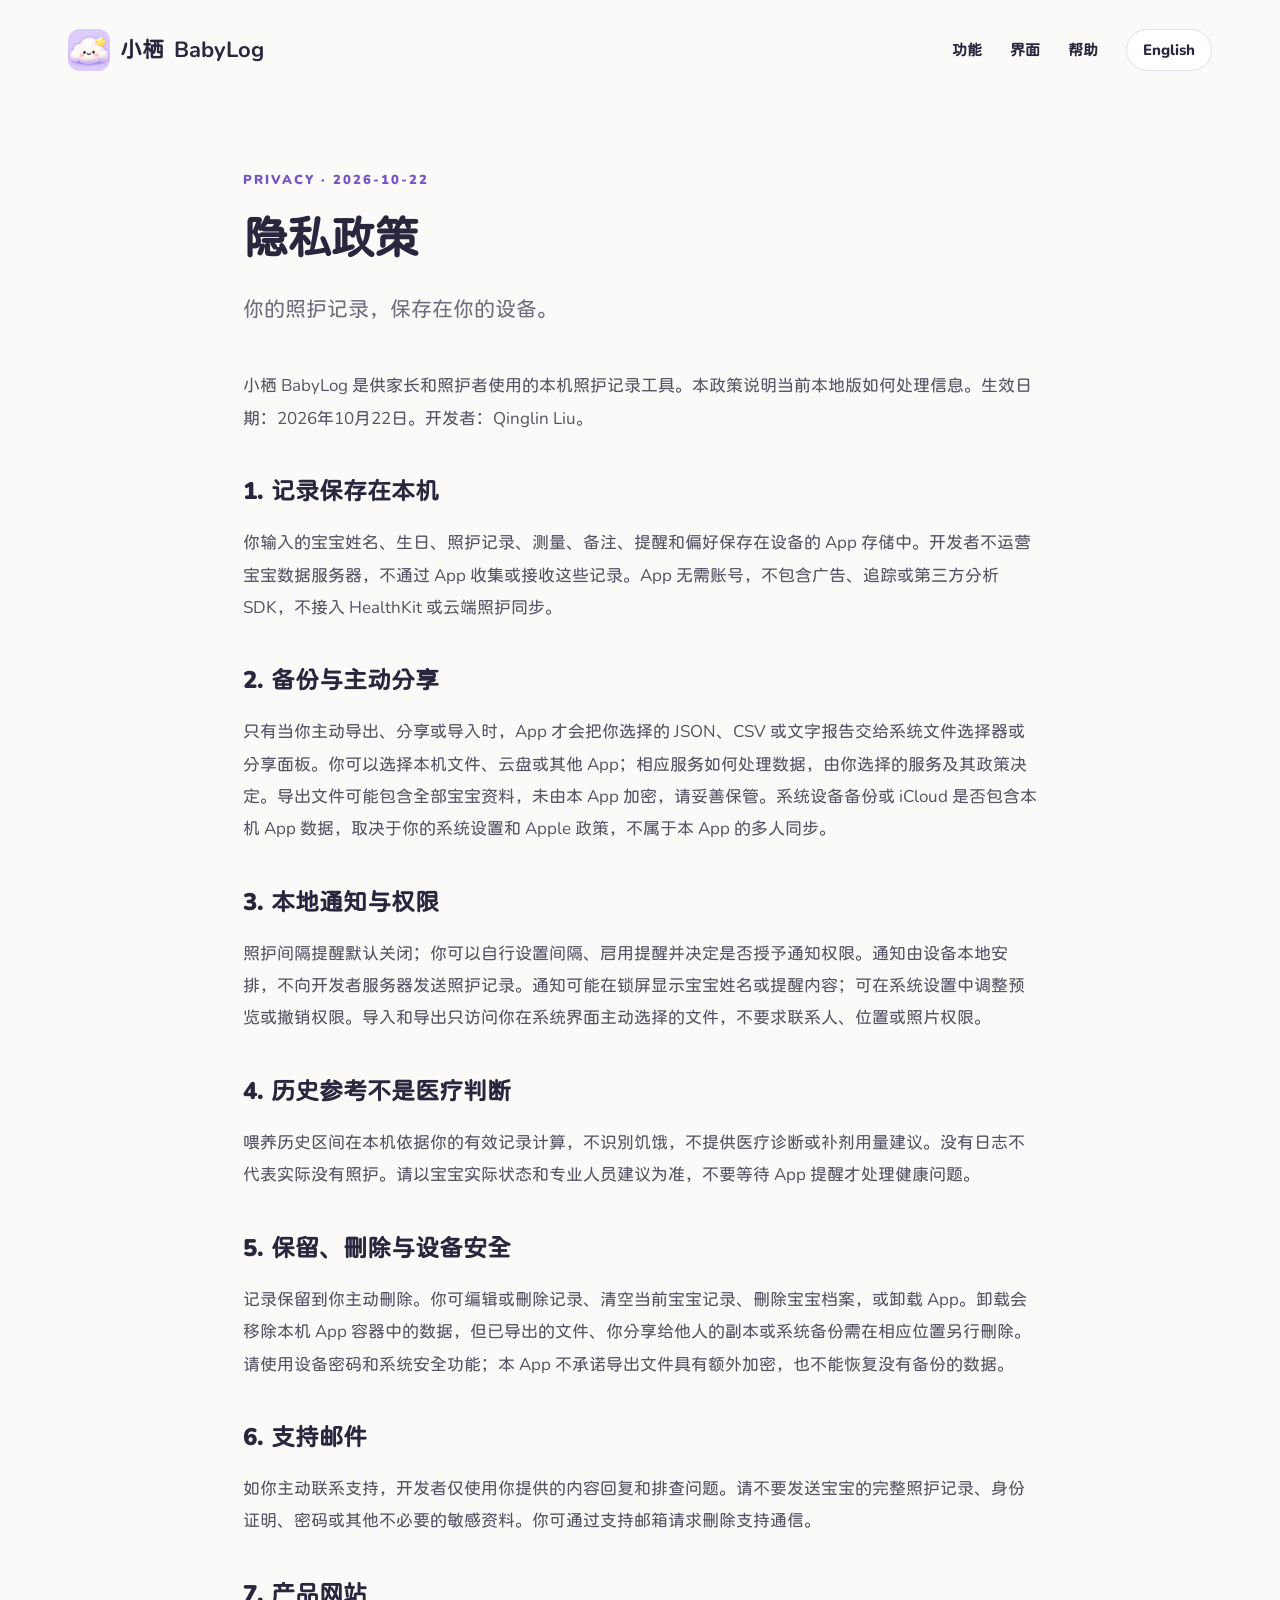
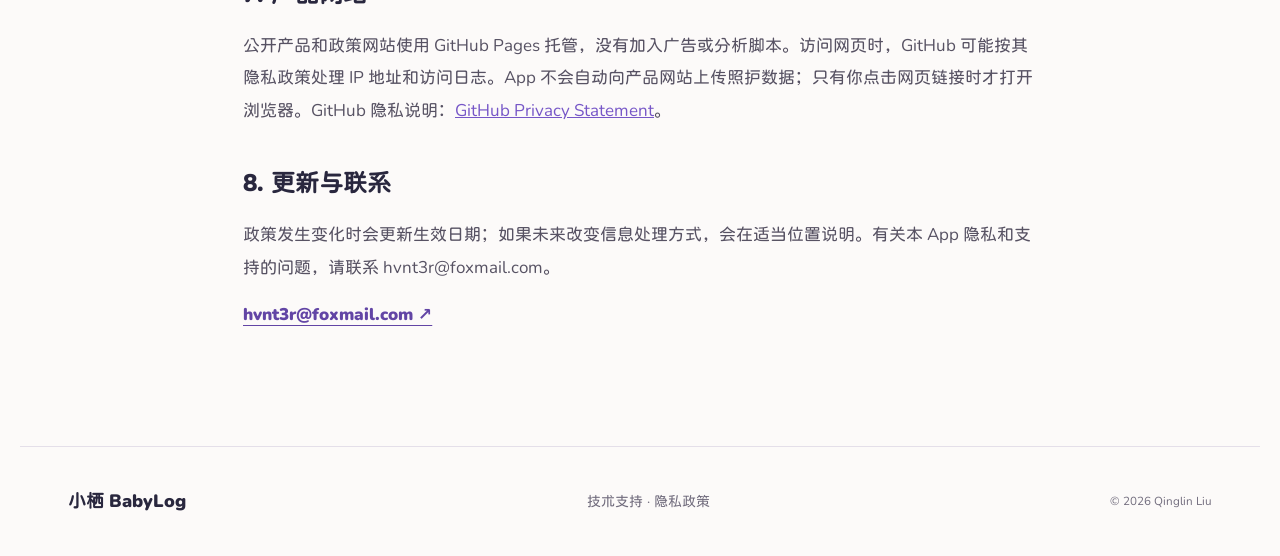
==== privacy.html @ fa0dab2b "Publish BabyLog product, support and bilingual privacy pages" ====
<!doctype html><html lang="zh-Hans"><head><meta charset="utf-8"><meta name="viewport" content="width=device-width,initial-scale=1"><meta name="description" content="小栖 BabyLog 本地版隐私政策。Privacy policy for the local-only BabyLog app."><meta name="theme-color" content="#fcfaf9"><meta property="og:title" content="隐私政策 | BabyLog Privacy"><meta property="og:image" content="https://hvntonight.github.io/babylog-site/assets/hero.png"><title>隐私政策 | BabyLog Privacy</title><link rel="icon" href="assets/icon.png"><link rel="stylesheet" href="style.css"><script src="site.js" defer></script></head><body><a class="skip" href="#main">跳至正文 / Skip to content</a><header class="nav wrap"><a class="brand" href="./index.html"><img src="assets/icon.png" width="42" height="42" alt="">小栖 <b>BabyLog</b></a><nav aria-label="Main"><a data-zh="功能" data-en="Features" href="./index.html#features">功能</a><a data-zh="界面" data-en="Screens" href="./index.html#screens">界面</a><a data-zh="帮助" data-en="Help" href="./support.html">帮助</a><button class="language" type="button" aria-label="Switch language">English</button></nav></header><main id="main"><section class="wrap legal"><p class="eyebrow">PRIVACY · 2026-10-22</p><h1 data-zh="隐私政策" data-en="Privacy Policy" >隐私政策</h1><p class="lead"><span data-zh="你的照护记录，保存在你的设备。" data-en="Your care records stay on your device." >你的照护记录，保存在你的设备。</span></p><article data-policy="zh" lang="zh-Hans" ><p>小栖 BabyLog 是供家长和照护者使用的本机照护记录工具。本政策说明当前本地版如何处理信息。生效日期：2026年10月22日。开发者：Qinglin Liu。</p><h2>1. 记录保存在本机</h2><p>你输入的宝宝姓名、生日、照护记录、测量、备注、提醒和偏好保存在设备的 App 存储中。开发者不运营宝宝数据服务器，不通过 App 收集或接收这些记录。App 无需账号，不包含广告、追踪或第三方分析 SDK，不接入 HealthKit 或云端照护同步。</p><h2>2. 备份与主动分享</h2><p>只有当你主动导出、分享或导入时，App 才会把你选择的 JSON、CSV 或文字报告交给系统文件选择器或分享面板。你可以选择本机文件、云盘或其他 App；相应服务如何处理数据，由你选择的服务及其政策决定。导出文件可能包含全部宝宝资料，未由本 App 加密，请妥善保管。系统设备备份或 iCloud 是否包含本机 App 数据，取决于你的系统设置和 Apple 政策，不属于本 App 的多人同步。</p><h2>3. 本地通知与权限</h2><p>照护间隔提醒默认关闭；你可以自行设置间隔、启用提醒并决定是否授予通知权限。通知由设备本地安排，不向开发者服务器发送照护记录。通知可能在锁屏显示宝宝姓名或提醒内容；可在系统设置中调整预览或撤销权限。导入和导出只访问你在系统界面主动选择的文件，不要求联系人、位置或照片权限。</p><h2>4. 历史参考不是医疗判断</h2><p>喂养历史区间在本机依据你的有效记录计算，不识别饥饿，不提供医疗诊断或补剂用量建议。没有日志不代表实际没有照护。请以宝宝实际状态和专业人员建议为准，不要等待 App 提醒才处理健康问题。</p><h2>5. 保留、删除与设备安全</h2><p>记录保留到你主动删除。你可编辑或删除记录、清空当前宝宝记录、删除宝宝档案，或卸载 App。卸载会移除本机 App 容器中的数据，但已导出的文件、你分享给他人的副本或系统备份需在相应位置另行删除。请使用设备密码和系统安全功能；本 App 不承诺导出文件具有额外加密，也不能恢复没有备份的数据。</p><h2>6. 支持邮件</h2><p>如你主动联系支持，开发者仅使用你提供的内容回复和排查问题。请不要发送宝宝的完整照护记录、身份证明、密码或其他不必要的敏感资料。你可通过支持邮箱请求删除支持通信。</p><h2>7. 产品网站</h2><p>公开产品和政策网站使用 GitHub Pages 托管，没有加入广告或分析脚本。访问网页时，GitHub 可能按其隐私政策处理 IP 地址和访问日志。App 不会自动向产品网站上传照护数据；只有你点击网页链接时才打开浏览器。GitHub 隐私说明：<a href="https://docs.github.com/site-policy/privacy-policies/github-general-privacy-statement">GitHub Privacy Statement</a>。</p><h2>8. 更新与联系</h2><p>政策发生变化时会更新生效日期；如果未来改变信息处理方式，会在适当位置说明。有关本 App 隐私和支持的问题，请联系 hvnt3r@foxmail.com。</p></article><article data-policy="en" lang="en" hidden><p>BabyLog is an on-device care log for parents and caregivers. This policy explains the current local-only version. Effective October 22, 2026. Developer: Qinglin Liu.</p><h2>1. Records stay on your device</h2><p>Baby names, birthdays, care logs, measurements, notes, reminders and preferences you enter are stored in the app on your device. The developer does not operate a baby-data server or collect or receive these records through the app. No account is required. The app contains no advertising, tracking or third-party analytics SDKs, and does not connect to HealthKit or cloud caregiver sync.</p><h2>2. Backups and sharing you choose</h2><p>Only when you choose to export, share or import does the app pass your selected JSON, CSV or text report to the system file picker or share sheet. You may choose local files, cloud storage or another app. Those services handle data under their own policies and your choices. Exported files may contain all baby profiles and are not encrypted by this app; protect them carefully. Whether device backups or iCloud include app data depends on your system settings and Apple policies, not on caregiver sync provided by this app.</p><h2>3. Local notifications and permission</h2><p>Care-interval alerts default to off. You choose intervals, enable reminders and decide whether to allow notifications. Notifications are scheduled locally without sending care logs to a developer server. Baby names or reminder text may appear on the lock screen; change previews or revoke permission in system Settings. Import and export use only files you select through the system. Contacts, location and photo-library permission are not required.</p><h2>4. History is not a medical assessment</h2><p>Feeding history windows are calculated on your device from valid logs. They do not identify hunger, diagnose conditions or recommend supplement doses. Missing logs do not prove missing care. Follow your baby’s actual condition and professional advice; do not wait for app reminders to address a health concern.</p><h2>5. Retention, deletion and device security</h2><p>Records remain until you delete them. You can edit or delete records, clear the current baby’s records, remove a baby profile or uninstall the app. Uninstalling removes the local app container, but exported files, copies shared with others and system backups must be removed separately at their locations. Use a device passcode and system security. The app does not promise extra encryption for exported files and cannot recover data without a backup.</p><h2>6. Support email</h2><p>If you contact support, the developer uses the information you voluntarily provide to respond and investigate. Do not send complete baby care histories, identity documents, passwords or unnecessary sensitive information. You may request deletion of support correspondence through the support email.</p><h2>7. Product website</h2><p>The public product and policy website is hosted on GitHub Pages without added advertising or analytics scripts. GitHub may process IP addresses and access logs under its privacy policy. The app does not automatically upload care data to the website; the browser opens only when you choose a web link. GitHub privacy statement: <a href="https://docs.github.com/site-policy/privacy-policies/github-general-privacy-statement">GitHub Privacy Statement</a>.</p><h2>8. Changes and contact</h2><p>The effective date is updated when this policy changes. Future changes in data handling will be explained in an appropriate place. For privacy or support questions about this app, contact hvnt3r@foxmail.com.</p></article><noscript><p>English privacy policy is available in <a href="legal/privacy.json">the bilingual policy document</a>. 英文政策见双语文件。</p></noscript><p><a class="text-link" href="mailto:hvnt3r@foxmail.com">hvnt3r@foxmail.com ↗</a></p></section></main><footer class="wrap"><a class="brand" href="./index.html">小栖 BabyLog</a><div><a data-zh="技术支持" data-en="Support" href="./support.html">技术支持</a> · <a data-zh="隐私政策" data-en="Privacy" href="./privacy.html">隐私政策</a></div><small>© 2026 Qinglin Liu</small></footer></body></html>
---- style.css ----
@font-face{font-family:Nunito;src:url('assets/fonts/Nunito.ttf') format('truetype');font-weight:200 1000;font-display:swap}
@font-face{font-family:BabyRound;src:url('assets/fonts/MaoKenTangYuan-beta0.12-20210702.ttf') format('truetype');font-display:swap}
:root{--ink:#29273e;--muted:#716c7d;--purple:#7656c7;--paper:#fcfaf9;--line:#e4dfe9;--lilac:#f1eafb;scroll-behavior:smooth}
*{box-sizing:border-box}body{margin:0;background:var(--paper);color:var(--ink);font-family:Nunito,BabyRound,system-ui,sans-serif;font-size:17px;line-height:1.65}a{color:inherit;text-decoration:none}a:hover{color:var(--purple)}button{font:inherit;cursor:pointer}a:focus-visible,button:focus-visible,summary:focus-visible,[tabindex]:focus-visible{outline:3px solid var(--purple);outline-offset:5px}img{max-width:100%;display:block}button,a{-webkit-tap-highlight-color:transparent}.wrap{max-width:1240px;margin-inline:auto;padding-inline:48px}.nav{height:100px;display:flex;align-items:center;justify-content:space-between;gap:20px}.brand{display:flex;align-items:center;gap:10px;font-weight:900;font-size:22px;white-space:nowrap}.brand img{border-radius:12px}.nav nav{display:flex;align-items:center;gap:28px;font-size:15px;font-weight:800}.language{background:#fff;border:1px solid var(--line);border-radius:30px;padding:8px 16px;color:var(--ink)}.skip{position:fixed;top:8px;left:8px;transform:translateY(-150%);background:#fff;padding:10px;z-index:10}.skip:focus{transform:none}.hero{position:relative;min-height:640px;display:flex;align-items:center;isolation:isolate;padding-bottom:30px}.hero-art{position:absolute;z-index:-1;width:100%;height:100%;object-fit:cover;inset:0;border-radius:32px;object-position:58% center}.hero-copy{max-width:560px;padding-block:36px}.eyebrow{font-size:13px;font-weight:900;letter-spacing:2px;color:var(--purple);margin:0 0 20px}h1,h2,h3,p{margin-top:0}h1{font-size:clamp(38px,4.4vw,60px);line-height:1.25;letter-spacing:-1.4px;font-weight:900;white-space:pre-line;margin-bottom:24px}h2{font-size:clamp(30px,3vw,42px);line-height:1.35;letter-spacing:-.7px;font-weight:900;white-space:pre-line}h3{font-size:23px;line-height:1.4;margin-bottom:9px;font-weight:900}.hero-detail{font-size:19px;max-width:420px;line-height:1.8;color:#625b70;margin-bottom:30px}.actions{display:flex;align-items:center;flex-wrap:wrap;gap:20px}.button{display:inline-flex;justify-content:center;align-items:center;min-height:52px;padding:12px 25px;background:var(--purple);color:#fff;border-radius:18px;font-weight:900;box-shadow:0 6px 0 #6043ad;transition:transform .18s,box-shadow .18s}.button:hover{color:#fff;transform:translateY(-2px);box-shadow:0 8px 0 #6043ad}.button:active{transform:translateY(4px);box-shadow:0 2px 0 #6043ad}.text-link{font-weight:900;color:#6245a5;text-decoration:underline;text-underline-offset:5px}.release{display:flex;gap:9px;align-items:center;font-size:13px;color:#6c6278;margin-top:26px;margin-bottom:0}.release i{height:7px;width:7px;flex-shrink:0;border-radius:50%;background:#8c70bd}.features{padding-top:100px;padding-bottom:100px}.section-heading{margin-bottom:35px}.section-heading h2{margin-bottom:0}.feature-row{display:grid;grid-template-columns:100px 1fr;padding-block:30px;border-bottom:1px solid var(--line)}.feature-index{font-size:34px;font-weight:900;color:#bca8df}.feature-row p{max-width:800px;color:var(--muted);margin:0}.screens-section{background:var(--lilac);padding-block:70px}.split{display:flex;justify-content:space-between;align-items:end;gap:18px}.gallery-controls{display:flex;gap:10px}.gallery-controls button{height:45px;width:45px;border:1px solid #d5c8e7;border-radius:50%;background:#fcfaf9;font-size:22px;color:var(--purple)}.screen-gallery{display:flex;gap:30px;overflow-x:auto;scroll-snap-type:x mandatory;padding:10px 12px 26px;margin-inline:-12px;scrollbar-color:#c4b0e1 transparent}.screen-gallery figure{flex:0 0 268px;margin:0;scroll-snap-align:start}.phone{border-radius:34px;border:7px solid #fff;background:#fff;box-shadow:0 12px 26px #6b4a9820;overflow:hidden;aspect-ratio:1320/2868}.phone img{width:100%;height:100%;object-fit:contain}figcaption{font-size:16px;font-weight:900;padding-top:20px;line-height:1.5}figcaption>span{color:#a58bc7;font-size:13px;margin-right:9px}.fineprint{font-size:13px;color:var(--muted);line-height:1.7;margin-top:24px;margin-bottom:0}.privacy-pitch{display:grid;grid-template-columns:1fr 1fr;gap:80px;padding-block:100px}.privacy-pitch>div>p:not(.eyebrow){color:var(--muted)}.support-cta{padding-block:60px;margin-bottom:70px;border-top:1px solid var(--line)}.support-cta p{color:var(--muted)}footer{border-top:1px solid var(--line);min-height:110px;display:flex;justify-content:space-between;align-items:center;flex-wrap:wrap;gap:18px;font-size:14px;color:var(--muted)}footer .brand{font-size:18px;color:var(--ink)}.legal{max-width:890px;padding-block:70px 100px}.legal h1{font-size:45px}.lead{font-size:21px;color:var(--muted);margin-bottom:44px}.legal article h2{font-size:24px;margin-top:40px;letter-spacing:0}.legal article p{line-height:1.9;color:#575263;overflow-wrap:anywhere}.legal article a{color:var(--purple);text-decoration:underline}.contact-panel{padding:28px;background:var(--lilac);border-radius:24px;margin-bottom:36px}.contact-panel h2{font-size:25px;margin-bottom:10px}.contact-panel a{font-weight:900;color:var(--purple)}.contact-panel p{font-size:15px;color:var(--muted);margin-top:16px;margin-bottom:0}.faq{scroll-margin-top:25px;margin-bottom:36px}details{border-bottom:1px solid var(--line);padding:22px 0}summary{font-weight:900;cursor:pointer;padding-right:20px;font-size:19px}details p{color:var(--muted);margin:18px 0 0;line-height:1.9}[hidden]{display:none!important}
@media(max-width:800px){.wrap{padding-inline:28px}.nav{height:84px}.nav nav{gap:18px}.nav nav>a:first-child{display:none}.brand{font-size:19px;gap:7px}.brand img{height:36px;width:36px}.hero{min-height:730px;align-items:start;padding-top:14px;padding-bottom:250px}.hero-art{object-position:73% bottom;opacity:.95}.hero-copy{max-width:470px;padding-block:18px}.hero-detail{max-width:370px;font-size:17px}.hero h1{font-size:42px}.features{padding-block:65px}.feature-row{grid-template-columns:65px 1fr}.screens-section{padding-block:55px}.privacy-pitch{gap:35px;padding-block:65px}.screen-gallery figure{flex-basis:250px}.legal{padding-block:40px 70px}}
@media(max-width:500px){.wrap{padding-inline:22px}.nav nav{gap:12px}.nav nav>a{display:none}.language{font-size:13px;padding:7px 12px}.hero{margin-inline:10px;border-radius:26px;padding-inline:18px;min-height:760px;padding-bottom:285px}.hero-art{object-fit:cover;object-position:71% bottom}.hero:after{content:"";position:absolute;inset:0;z-index:-1;border-radius:26px;background:linear-gradient(#fffaf3 0%,#fffaf3 38%,#fffaf300 68%)}.hero h1{font-size:39px;letter-spacing:-1px}.hero-detail{max-width:310px;font-size:16px}.actions{gap:20px 16px}.actions>.text-link{font-size:14px}.release{max-width:290px;align-items:flex-start;font-size:12px}.release i{margin-top:6px}.eyebrow{font-size:11px;letter-spacing:1.7px;margin-bottom:15px}.feature-row{grid-template-columns:45px 1fr;padding-block:24px}.feature-index{font-size:25px}.feature-row h3{font-size:21px}.feature-row p{font-size:15px}.split{align-items:center}.split h2{font-size:29px}.gallery-controls{gap:6px}.gallery-controls button{width:36px;height:36px;font-size:18px}.screen-gallery{gap:22px}.screen-gallery figure{flex-basis:246px}.privacy-pitch{grid-template-columns:1fr;gap:12px}.privacy-pitch h2{margin-bottom:12px}.support-cta{padding-block:40px;margin-bottom:25px}.support-cta h2{font-size:29px}footer{padding-block:28px;align-items:flex-start;flex-direction:column;gap:10px}.legal h1{font-size:36px}.legal .lead{font-size:19px}.legal article h2{font-size:22px}.legal article p{font-size:16px}.contact-panel{padding:23px}.legal article{min-width:0}}
@media(prefers-reduced-motion:reduce){:root{scroll-behavior:auto}*{transition:none!important;scroll-behavior:auto!important}}
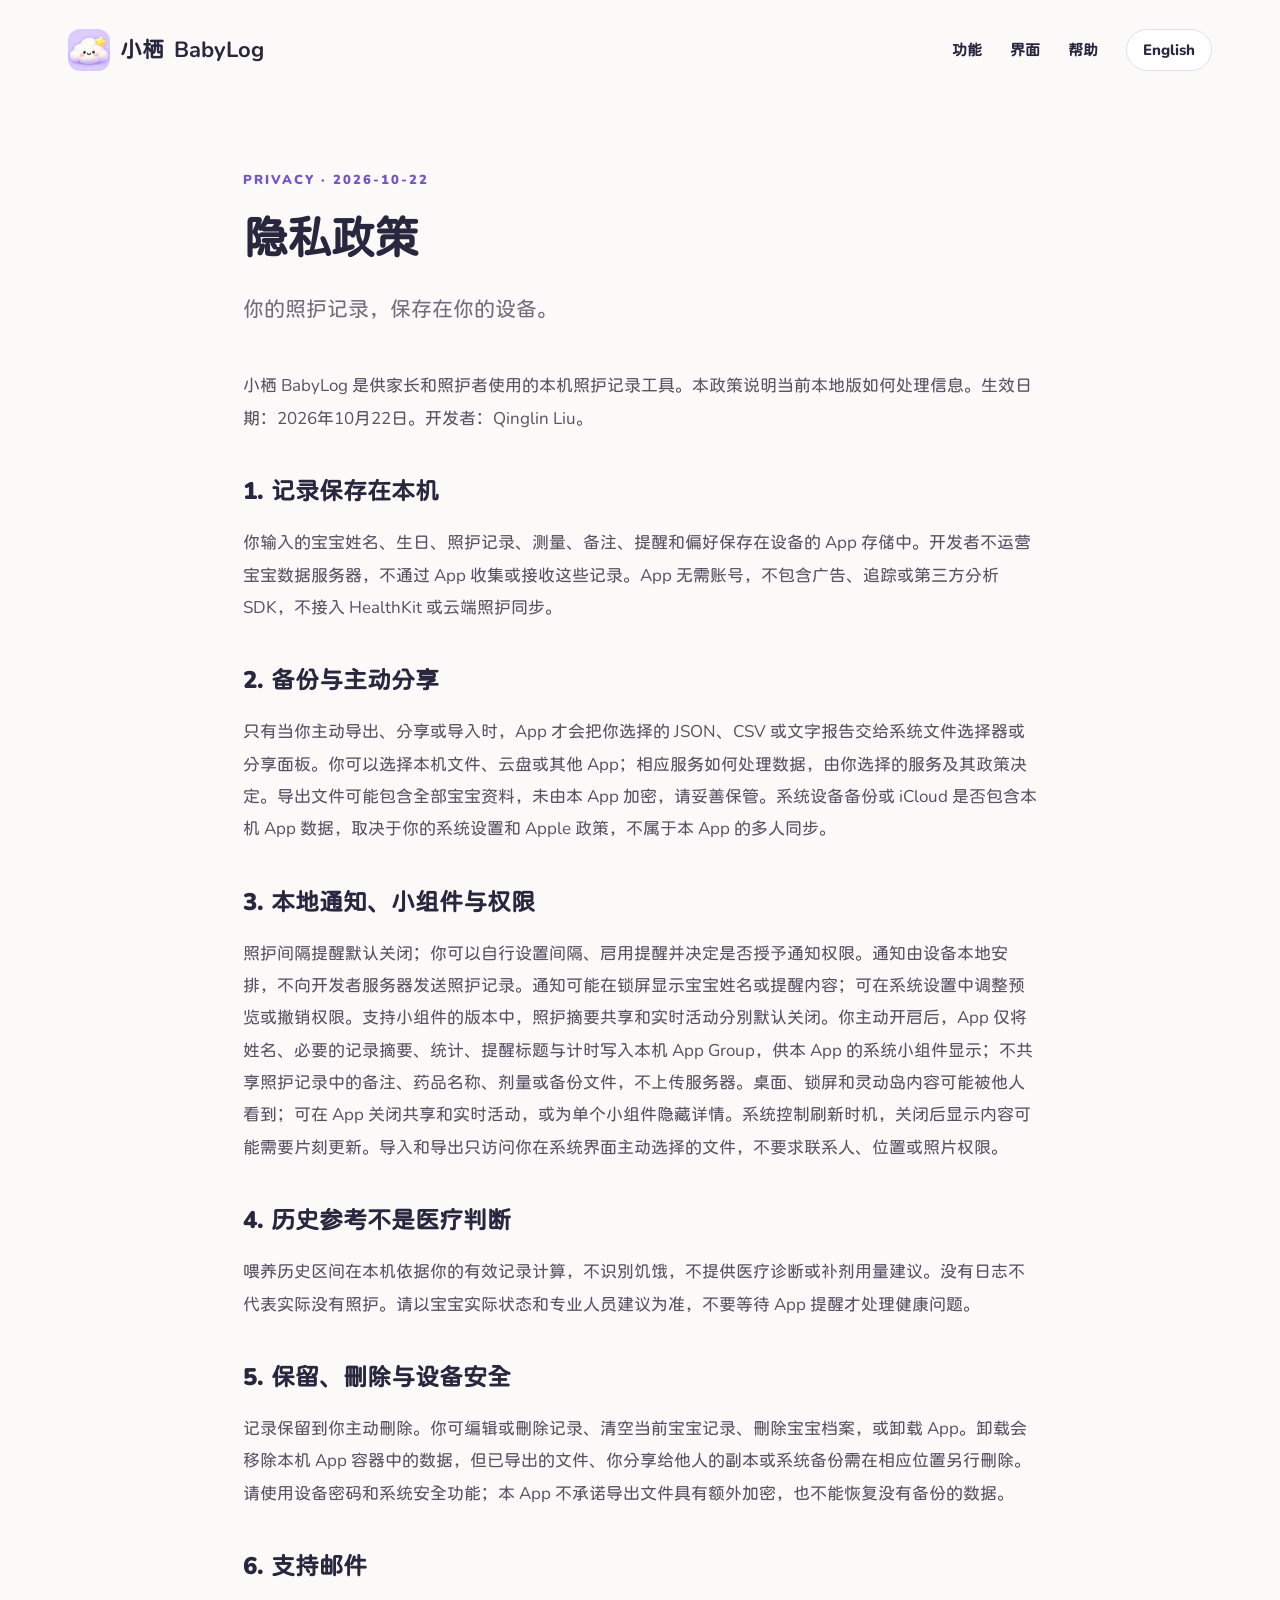
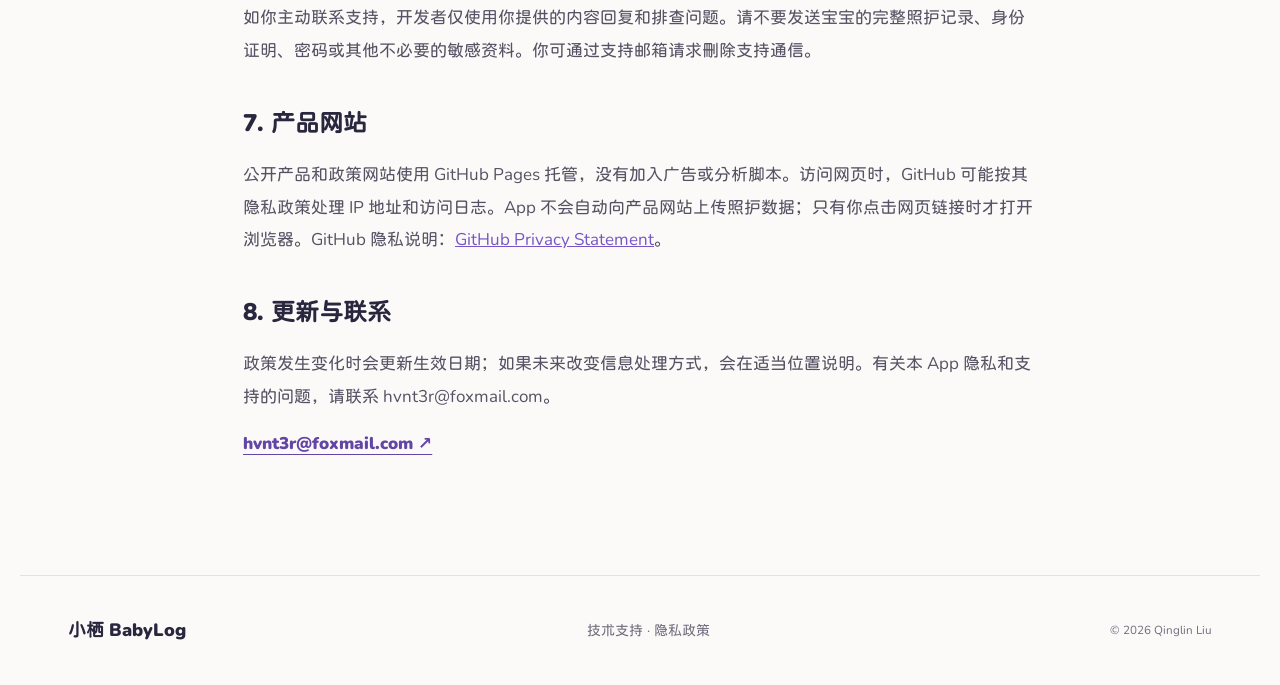
==== commit 3f619fb3: "Clarify opt-in on-device widget privacy" ====
--- a/privacy.html
+++ b/privacy.html
@@ -1 +1 @@
-<!doctype html><html lang="zh-Hans"><head><meta charset="utf-8"><meta name="viewport" content="width=device-width,initial-scale=1"><meta name="description" content="小栖 BabyLog 本地版隐私政策。Privacy policy for the local-only BabyLog app."><meta name="theme-color" content="#fcfaf9"><meta property="og:title" content="隐私政策 | BabyLog Privacy"><meta property="og:image" content="https://hvntonight.github.io/babylog-site/assets/hero.png"><title>隐私政策 | BabyLog Privacy</title><link rel="icon" href="assets/icon.png"><link rel="stylesheet" href="style.css"><script src="site.js" defer></script></head><body><a class="skip" href="#main">跳至正文 / Skip to content</a><header class="nav wrap"><a class="brand" href="./index.html"><img src="assets/icon.png" width="42" height="42" alt="">小栖 <b>BabyLog</b></a><nav aria-label="Main"><a data-zh="功能" data-en="Features" href="./index.html#features">功能</a><a data-zh="界面" data-en="Screens" href="./index.html#screens">界面</a><a data-zh="帮助" data-en="Help" href="./support.html">帮助</a><button class="language" type="button" aria-label="Switch language">English</button></nav></header><main id="main"><section class="wrap legal"><p class="eyebrow">PRIVACY · 2026-10-22</p><h1 data-zh="隐私政策" data-en="Privacy Policy" >隐私政策</h1><p class="lead"><span data-zh="你的照护记录，保存在你的设备。" data-en="Your care records stay on your device." >你的照护记录，保存在你的设备。</span></p><article data-policy="zh" lang="zh-Hans" ><p>小栖 BabyLog 是供家长和照护者使用的本机照护记录工具。本政策说明当前本地版如何处理信息。生效日期：2026年10月22日。开发者：Qinglin Liu。</p><h2>1. 记录保存在本机</h2><p>你输入的宝宝姓名、生日、照护记录、测量、备注、提醒和偏好保存在设备的 App 存储中。开发者不运营宝宝数据服务器，不通过 App 收集或接收这些记录。App 无需账号，不包含广告、追踪或第三方分析 SDK，不接入 HealthKit 或云端照护同步。</p><h2>2. 备份与主动分享</h2><p>只有当你主动导出、分享或导入时，App 才会把你选择的 JSON、CSV 或文字报告交给系统文件选择器或分享面板。你可以选择本机文件、云盘或其他 App；相应服务如何处理数据，由你选择的服务及其政策决定。导出文件可能包含全部宝宝资料，未由本 App 加密，请妥善保管。系统设备备份或 iCloud 是否包含本机 App 数据，取决于你的系统设置和 Apple 政策，不属于本 App 的多人同步。</p><h2>3. 本地通知与权限</h2><p>照护间隔提醒默认关闭；你可以自行设置间隔、启用提醒并决定是否授予通知权限。通知由设备本地安排，不向开发者服务器发送照护记录。通知可能在锁屏显示宝宝姓名或提醒内容；可在系统设置中调整预览或撤销权限。导入和导出只访问你在系统界面主动选择的文件，不要求联系人、位置或照片权限。</p><h2>4. 历史参考不是医疗判断</h2><p>喂养历史区间在本机依据你的有效记录计算，不识别饥饿，不提供医疗诊断或补剂用量建议。没有日志不代表实际没有照护。请以宝宝实际状态和专业人员建议为准，不要等待 App 提醒才处理健康问题。</p><h2>5. 保留、删除与设备安全</h2><p>记录保留到你主动删除。你可编辑或删除记录、清空当前宝宝记录、删除宝宝档案，或卸载 App。卸载会移除本机 App 容器中的数据，但已导出的文件、你分享给他人的副本或系统备份需在相应位置另行删除。请使用设备密码和系统安全功能；本 App 不承诺导出文件具有额外加密，也不能恢复没有备份的数据。</p><h2>6. 支持邮件</h2><p>如你主动联系支持，开发者仅使用你提供的内容回复和排查问题。请不要发送宝宝的完整照护记录、身份证明、密码或其他不必要的敏感资料。你可通过支持邮箱请求删除支持通信。</p><h2>7. 产品网站</h2><p>公开产品和政策网站使用 GitHub Pages 托管，没有加入广告或分析脚本。访问网页时，GitHub 可能按其隐私政策处理 IP 地址和访问日志。App 不会自动向产品网站上传照护数据；只有你点击网页链接时才打开浏览器。GitHub 隐私说明：<a href="https://docs.github.com/site-policy/privacy-policies/github-general-privacy-statement">GitHub Privacy Statement</a>。</p><h2>8. 更新与联系</h2><p>政策发生变化时会更新生效日期；如果未来改变信息处理方式，会在适当位置说明。有关本 App 隐私和支持的问题，请联系 hvnt3r@foxmail.com。</p></article><article data-policy="en" lang="en" hidden><p>BabyLog is an on-device care log for parents and caregivers. This policy explains the current local-only version. Effective October 22, 2026. Developer: Qinglin Liu.</p><h2>1. Records stay on your device</h2><p>Baby names, birthdays, care logs, measurements, notes, reminders and preferences you enter are stored in the app on your device. The developer does not operate a baby-data server or collect or receive these records through the app. No account is required. The app contains no advertising, tracking or third-party analytics SDKs, and does not connect to HealthKit or cloud caregiver sync.</p><h2>2. Backups and sharing you choose</h2><p>Only when you choose to export, share or import does the app pass your selected JSON, CSV or text report to the system file picker or share sheet. You may choose local files, cloud storage or another app. Those services handle data under their own policies and your choices. Exported files may contain all baby profiles and are not encrypted by this app; protect them carefully. Whether device backups or iCloud include app data depends on your system settings and Apple policies, not on caregiver sync provided by this app.</p><h2>3. Local notifications and permission</h2><p>Care-interval alerts default to off. You choose intervals, enable reminders and decide whether to allow notifications. Notifications are scheduled locally without sending care logs to a developer server. Baby names or reminder text may appear on the lock screen; change previews or revoke permission in system Settings. Import and export use only files you select through the system. Contacts, location and photo-library permission are not required.</p><h2>4. History is not a medical assessment</h2><p>Feeding history windows are calculated on your device from valid logs. They do not identify hunger, diagnose conditions or recommend supplement doses. Missing logs do not prove missing care. Follow your baby’s actual condition and professional advice; do not wait for app reminders to address a health concern.</p><h2>5. Retention, deletion and device security</h2><p>Records remain until you delete them. You can edit or delete records, clear the current baby’s records, remove a baby profile or uninstall the app. Uninstalling removes the local app container, but exported files, copies shared with others and system backups must be removed separately at their locations. Use a device passcode and system security. The app does not promise extra encryption for exported files and cannot recover data without a backup.</p><h2>6. Support email</h2><p>If you contact support, the developer uses the information you voluntarily provide to respond and investigate. Do not send complete baby care histories, identity documents, passwords or unnecessary sensitive information. You may request deletion of support correspondence through the support email.</p><h2>7. Product website</h2><p>The public product and policy website is hosted on GitHub Pages without added advertising or analytics scripts. GitHub may process IP addresses and access logs under its privacy policy. The app does not automatically upload care data to the website; the browser opens only when you choose a web link. GitHub privacy statement: <a href="https://docs.github.com/site-policy/privacy-policies/github-general-privacy-statement">GitHub Privacy Statement</a>.</p><h2>8. Changes and contact</h2><p>The effective date is updated when this policy changes. Future changes in data handling will be explained in an appropriate place. For privacy or support questions about this app, contact hvnt3r@foxmail.com.</p></article><noscript><p>English privacy policy is available in <a href="legal/privacy.json">the bilingual policy document</a>. 英文政策见双语文件。</p></noscript><p><a class="text-link" href="mailto:hvnt3r@foxmail.com">hvnt3r@foxmail.com ↗</a></p></section></main><footer class="wrap"><a class="brand" href="./index.html">小栖 BabyLog</a><div><a data-zh="技术支持" data-en="Support" href="./support.html">技术支持</a> · <a data-zh="隐私政策" data-en="Privacy" href="./privacy.html">隐私政策</a></div><small>© 2026 Qinglin Liu</small></footer></body></html>+<!doctype html><html lang="zh-Hans"><head><meta charset="utf-8"><meta name="viewport" content="width=device-width,initial-scale=1"><meta name="description" content="小栖 BabyLog 本地版隐私政策。Privacy policy for the local-only BabyLog app."><meta name="theme-color" content="#fcfaf9"><meta property="og:title" content="隐私政策 | BabyLog Privacy"><meta property="og:image" content="https://hvntonight.github.io/babylog-site/assets/hero.png"><title>隐私政策 | BabyLog Privacy</title><link rel="icon" href="assets/icon.png"><link rel="stylesheet" href="style.css"><script src="site.js" defer></script></head><body><a class="skip" href="#main">跳至正文 / Skip to content</a><header class="nav wrap"><a class="brand" href="./index.html"><img src="assets/icon.png" width="42" height="42" alt="">小栖 <b>BabyLog</b></a><nav aria-label="Main"><a data-zh="功能" data-en="Features" href="./index.html#features">功能</a><a data-zh="界面" data-en="Screens" href="./index.html#screens">界面</a><a data-zh="帮助" data-en="Help" href="./support.html">帮助</a><button class="language" type="button" aria-label="Switch language">English</button></nav></header><main id="main"><section class="wrap legal"><p class="eyebrow">PRIVACY · 2026-10-22</p><h1 data-zh="隐私政策" data-en="Privacy Policy" >隐私政策</h1><p class="lead"><span data-zh="你的照护记录，保存在你的设备。" data-en="Your care records stay on your device." >你的照护记录，保存在你的设备。</span></p><article data-policy="zh" lang="zh-Hans" ><p>小栖 BabyLog 是供家长和照护者使用的本机照护记录工具。本政策说明当前本地版如何处理信息。生效日期：2026年10月22日。开发者：Qinglin Liu。</p><h2>1. 记录保存在本机</h2><p>你输入的宝宝姓名、生日、照护记录、测量、备注、提醒和偏好保存在设备的 App 存储中。开发者不运营宝宝数据服务器，不通过 App 收集或接收这些记录。App 无需账号，不包含广告、追踪或第三方分析 SDK，不接入 HealthKit 或云端照护同步。</p><h2>2. 备份与主动分享</h2><p>只有当你主动导出、分享或导入时，App 才会把你选择的 JSON、CSV 或文字报告交给系统文件选择器或分享面板。你可以选择本机文件、云盘或其他 App；相应服务如何处理数据，由你选择的服务及其政策决定。导出文件可能包含全部宝宝资料，未由本 App 加密，请妥善保管。系统设备备份或 iCloud 是否包含本机 App 数据，取决于你的系统设置和 Apple 政策，不属于本 App 的多人同步。</p><h2>3. 本地通知、小组件与权限</h2><p>照护间隔提醒默认关闭；你可以自行设置间隔、启用提醒并决定是否授予通知权限。通知由设备本地安排，不向开发者服务器发送照护记录。通知可能在锁屏显示宝宝姓名或提醒内容；可在系统设置中调整预览或撤销权限。支持小组件的版本中，照护摘要共享和实时活动分别默认关闭。你主动开启后，App 仅将姓名、必要的记录摘要、统计、提醒标题与计时写入本机 App Group，供本 App 的系统小组件显示；不共享照护记录中的备注、药品名称、剂量或备份文件，不上传服务器。桌面、锁屏和灵动岛内容可能被他人看到；可在 App 关闭共享和实时活动，或为单个小组件隐藏详情。系统控制刷新时机，关闭后显示内容可能需要片刻更新。导入和导出只访问你在系统界面主动选择的文件，不要求联系人、位置或照片权限。</p><h2>4. 历史参考不是医疗判断</h2><p>喂养历史区间在本机依据你的有效记录计算，不识别饥饿，不提供医疗诊断或补剂用量建议。没有日志不代表实际没有照护。请以宝宝实际状态和专业人员建议为准，不要等待 App 提醒才处理健康问题。</p><h2>5. 保留、删除与设备安全</h2><p>记录保留到你主动删除。你可编辑或删除记录、清空当前宝宝记录、删除宝宝档案，或卸载 App。卸载会移除本机 App 容器中的数据，但已导出的文件、你分享给他人的副本或系统备份需在相应位置另行删除。请使用设备密码和系统安全功能；本 App 不承诺导出文件具有额外加密，也不能恢复没有备份的数据。</p><h2>6. 支持邮件</h2><p>如你主动联系支持，开发者仅使用你提供的内容回复和排查问题。请不要发送宝宝的完整照护记录、身份证明、密码或其他不必要的敏感资料。你可通过支持邮箱请求删除支持通信。</p><h2>7. 产品网站</h2><p>公开产品和政策网站使用 GitHub Pages 托管，没有加入广告或分析脚本。访问网页时，GitHub 可能按其隐私政策处理 IP 地址和访问日志。App 不会自动向产品网站上传照护数据；只有你点击网页链接时才打开浏览器。GitHub 隐私说明：<a href="https://docs.github.com/site-policy/privacy-policies/github-general-privacy-statement">GitHub Privacy Statement</a>。</p><h2>8. 更新与联系</h2><p>政策发生变化时会更新生效日期；如果未来改变信息处理方式，会在适当位置说明。有关本 App 隐私和支持的问题，请联系 hvnt3r@foxmail.com。</p></article><article data-policy="en" lang="en" hidden><p>BabyLog is an on-device care log for parents and caregivers. This policy explains the current local-only version. Effective October 22, 2026. Developer: Qinglin Liu.</p><h2>1. Records stay on your device</h2><p>Baby names, birthdays, care logs, measurements, notes, reminders and preferences you enter are stored in the app on your device. The developer does not operate a baby-data server or collect or receive these records through the app. No account is required. The app contains no advertising, tracking or third-party analytics SDKs, and does not connect to HealthKit or cloud caregiver sync.</p><h2>2. Backups and sharing you choose</h2><p>Only when you choose to export, share or import does the app pass your selected JSON, CSV or text report to the system file picker or share sheet. You may choose local files, cloud storage or another app. Those services handle data under their own policies and your choices. Exported files may contain all baby profiles and are not encrypted by this app; protect them carefully. Whether device backups or iCloud include app data depends on your system settings and Apple policies, not on caregiver sync provided by this app.</p><h2>3. Local notifications, widgets and permission</h2><p>Care-interval alerts default to off. You choose intervals, enable reminders and decide whether to allow notifications. Notifications are scheduled locally without sending care logs to a developer server. Baby names or reminder text may appear on the lock screen; change previews or revoke permission in system Settings. In versions with widgets, care-summary sharing and Live Activities are separately off by default. If you enable them, the app writes only names, necessary log summaries, statistics, reminder titles and timers to an on-device App Group for this app’s system widgets. Notes, medication names and doses from care records, and backup files, are excluded, and nothing is uploaded to a server. Home Screen, Lock Screen and Dynamic Island content may be visible to others. Disable sharing and Live Activities in the app, or hide details in individual widgets. The system controls refresh timing, so displays may take a moment to update after disabling sharing. Import and export use only files you select through the system. Contacts, location and photo-library permission are not required.</p><h2>4. History is not a medical assessment</h2><p>Feeding history windows are calculated on your device from valid logs. They do not identify hunger, diagnose conditions or recommend supplement doses. Missing logs do not prove missing care. Follow your baby’s actual condition and professional advice; do not wait for app reminders to address a health concern.</p><h2>5. Retention, deletion and device security</h2><p>Records remain until you delete them. You can edit or delete records, clear the current baby’s records, remove a baby profile or uninstall the app. Uninstalling removes the local app container, but exported files, copies shared with others and system backups must be removed separately at their locations. Use a device passcode and system security. The app does not promise extra encryption for exported files and cannot recover data without a backup.</p><h2>6. Support email</h2><p>If you contact support, the developer uses the information you voluntarily provide to respond and investigate. Do not send complete baby care histories, identity documents, passwords or unnecessary sensitive information. You may request deletion of support correspondence through the support email.</p><h2>7. Product website</h2><p>The public product and policy website is hosted on GitHub Pages without added advertising or analytics scripts. GitHub may process IP addresses and access logs under its privacy policy. The app does not automatically upload care data to the website; the browser opens only when you choose a web link. GitHub privacy statement: <a href="https://docs.github.com/site-policy/privacy-policies/github-general-privacy-statement">GitHub Privacy Statement</a>.</p><h2>8. Changes and contact</h2><p>The effective date is updated when this policy changes. Future changes in data handling will be explained in an appropriate place. For privacy or support questions about this app, contact hvnt3r@foxmail.com.</p></article><noscript><p>English privacy policy is available in <a href="legal/privacy.json">the bilingual policy document</a>. 英文政策见双语文件。</p></noscript><p><a class="text-link" href="mailto:hvnt3r@foxmail.com">hvnt3r@foxmail.com ↗</a></p></section></main><footer class="wrap"><a class="brand" href="./index.html">小栖 BabyLog</a><div><a data-zh="技术支持" data-en="Support" href="./support.html">技术支持</a> · <a data-zh="隐私政策" data-en="Privacy" href="./privacy.html">隐私政策</a></div><small>© 2026 Qinglin Liu</small></footer></body></html>
--- a/style.css
+++ b/style.css
@@ -5,3 +5,4 @@
 @media(max-width:800px){.wrap{padding-inline:28px}.nav{height:84px}.nav nav{gap:18px}.nav nav>a:first-child{display:none}.brand{font-size:19px;gap:7px}.brand img{height:36px;width:36px}.hero{min-height:730px;align-items:start;padding-top:14px;padding-bottom:250px}.hero-art{object-position:73% bottom;opacity:.95}.hero-copy{max-width:470px;padding-block:18px}.hero-detail{max-width:370px;font-size:17px}.hero h1{font-size:42px}.features{padding-block:65px}.feature-row{grid-template-columns:65px 1fr}.screens-section{padding-block:55px}.privacy-pitch{gap:35px;padding-block:65px}.screen-gallery figure{flex-basis:250px}.legal{padding-block:40px 70px}}
 @media(max-width:500px){.wrap{padding-inline:22px}.nav nav{gap:12px}.nav nav>a{display:none}.language{font-size:13px;padding:7px 12px}.hero{margin-inline:10px;border-radius:26px;padding-inline:18px;min-height:760px;padding-bottom:285px}.hero-art{object-fit:cover;object-position:71% bottom}.hero:after{content:"";position:absolute;inset:0;z-index:-1;border-radius:26px;background:linear-gradient(#fffaf3 0%,#fffaf3 38%,#fffaf300 68%)}.hero h1{font-size:39px;letter-spacing:-1px}.hero-detail{max-width:310px;font-size:16px}.actions{gap:20px 16px}.actions>.text-link{font-size:14px}.release{max-width:290px;align-items:flex-start;font-size:12px}.release i{margin-top:6px}.eyebrow{font-size:11px;letter-spacing:1.7px;margin-bottom:15px}.feature-row{grid-template-columns:45px 1fr;padding-block:24px}.feature-index{font-size:25px}.feature-row h3{font-size:21px}.feature-row p{font-size:15px}.split{align-items:center}.split h2{font-size:29px}.gallery-controls{gap:6px}.gallery-controls button{width:36px;height:36px;font-size:18px}.screen-gallery{gap:22px}.screen-gallery figure{flex-basis:246px}.privacy-pitch{grid-template-columns:1fr;gap:12px}.privacy-pitch h2{margin-bottom:12px}.support-cta{padding-block:40px;margin-bottom:25px}.support-cta h2{font-size:29px}footer{padding-block:28px;align-items:flex-start;flex-direction:column;gap:10px}.legal h1{font-size:36px}.legal .lead{font-size:19px}.legal article h2{font-size:22px}.legal article p{font-size:16px}.contact-panel{padding:23px}.legal article{min-width:0}}
 @media(prefers-reduced-motion:reduce){:root{scroll-behavior:auto}*{transition:none!important;scroll-behavior:auto!important}}
+@media(max-width:500px){.hero{min-height:760px;overflow:hidden}.hero h1{font-size:clamp(30px,8.3vw,39px)}.hero-art{width:170%;max-width:none;height:auto;left:-70%;right:auto;top:auto;bottom:0;object-fit:contain;border-radius:0;mask-image:linear-gradient(transparent,#000 28%)}.hero:after{background:linear-gradient(#fffaf3 0%,#fffaf3 43%,#fffaf300 69%)}}
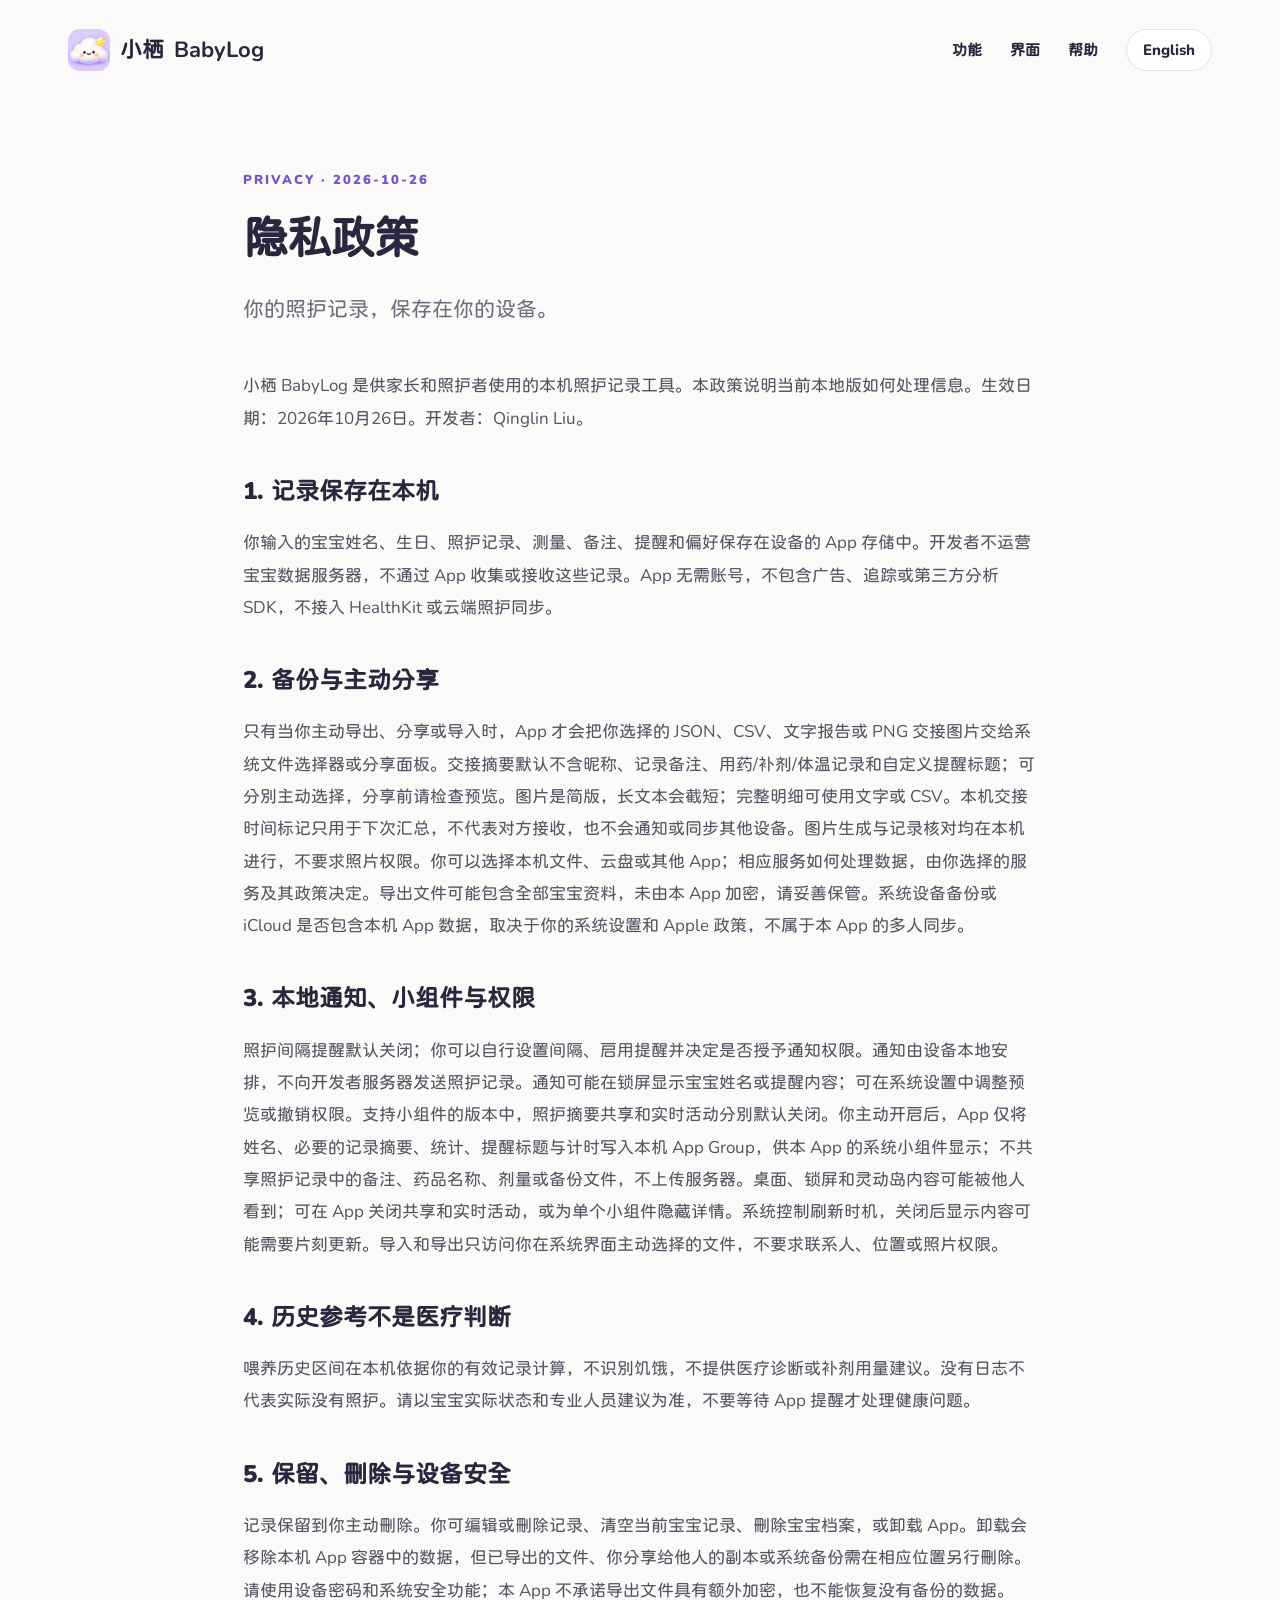
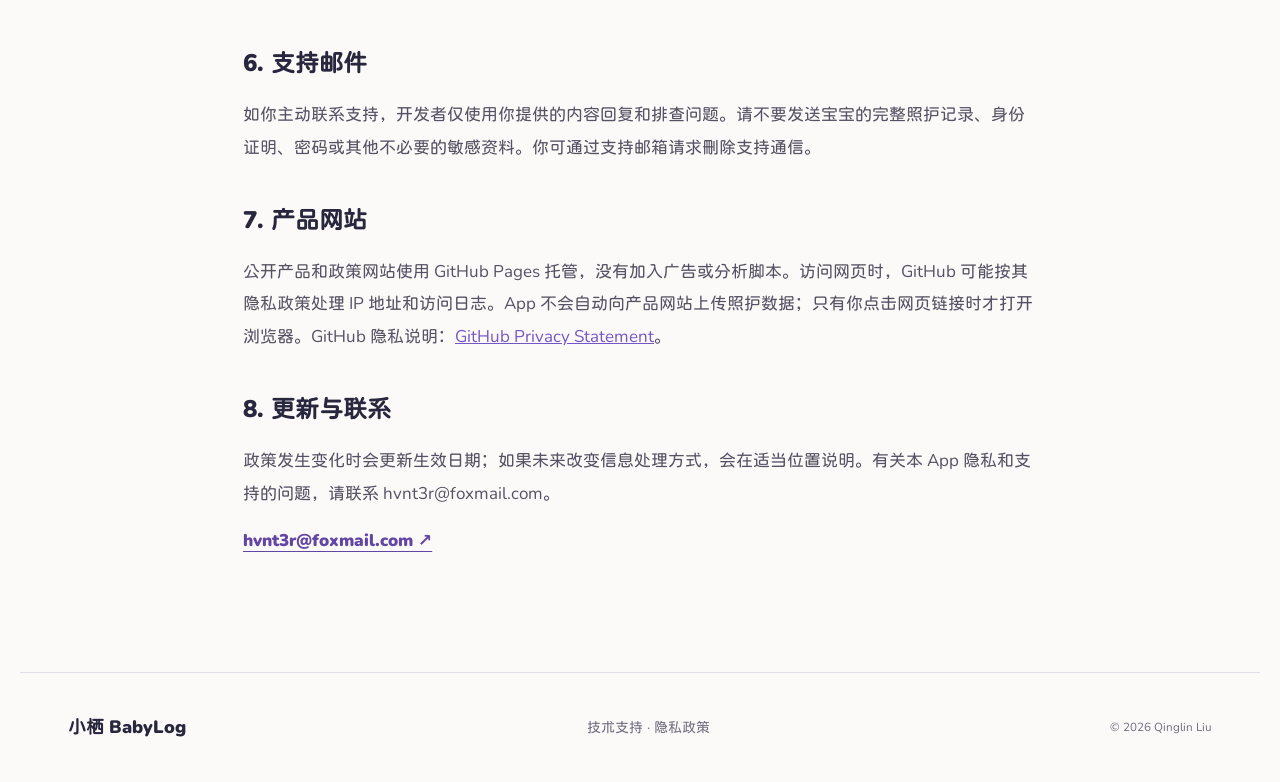
==== commit d284dfec: "docs: clarify local handover privacy and care help" ====
--- a/privacy.html
+++ b/privacy.html
@@ -1 +1 @@
-<!doctype html><html lang="zh-Hans"><head><meta charset="utf-8"><meta name="viewport" content="width=device-width,initial-scale=1"><meta name="description" content="小栖 BabyLog 本地版隐私政策。Privacy policy for the local-only BabyLog app."><meta name="theme-color" content="#fcfaf9"><meta property="og:title" content="隐私政策 | BabyLog Privacy"><meta property="og:image" content="https://hvntonight.github.io/babylog-site/assets/hero.png"><title>隐私政策 | BabyLog Privacy</title><link rel="icon" href="assets/icon.png"><link rel="stylesheet" href="style.css"><script src="site.js" defer></script></head><body><a class="skip" href="#main">跳至正文 / Skip to content</a><header class="nav wrap"><a class="brand" href="./index.html"><img src="assets/icon.png" width="42" height="42" alt="">小栖 <b>BabyLog</b></a><nav aria-label="Main"><a data-zh="功能" data-en="Features" href="./index.html#features">功能</a><a data-zh="界面" data-en="Screens" href="./index.html#screens">界面</a><a data-zh="帮助" data-en="Help" href="./support.html">帮助</a><button class="language" type="button" aria-label="Switch language">English</button></nav></header><main id="main"><section class="wrap legal"><p class="eyebrow">PRIVACY · 2026-10-22</p><h1 data-zh="隐私政策" data-en="Privacy Policy" >隐私政策</h1><p class="lead"><span data-zh="你的照护记录，保存在你的设备。" data-en="Your care records stay on your device." >你的照护记录，保存在你的设备。</span></p><article data-policy="zh" lang="zh-Hans" ><p>小栖 BabyLog 是供家长和照护者使用的本机照护记录工具。本政策说明当前本地版如何处理信息。生效日期：2026年10月22日。开发者：Qinglin Liu。</p><h2>1. 记录保存在本机</h2><p>你输入的宝宝姓名、生日、照护记录、测量、备注、提醒和偏好保存在设备的 App 存储中。开发者不运营宝宝数据服务器，不通过 App 收集或接收这些记录。App 无需账号，不包含广告、追踪或第三方分析 SDK，不接入 HealthKit 或云端照护同步。</p><h2>2. 备份与主动分享</h2><p>只有当你主动导出、分享或导入时，App 才会把你选择的 JSON、CSV 或文字报告交给系统文件选择器或分享面板。你可以选择本机文件、云盘或其他 App；相应服务如何处理数据，由你选择的服务及其政策决定。导出文件可能包含全部宝宝资料，未由本 App 加密，请妥善保管。系统设备备份或 iCloud 是否包含本机 App 数据，取决于你的系统设置和 Apple 政策，不属于本 App 的多人同步。</p><h2>3. 本地通知、小组件与权限</h2><p>照护间隔提醒默认关闭；你可以自行设置间隔、启用提醒并决定是否授予通知权限。通知由设备本地安排，不向开发者服务器发送照护记录。通知可能在锁屏显示宝宝姓名或提醒内容；可在系统设置中调整预览或撤销权限。支持小组件的版本中，照护摘要共享和实时活动分别默认关闭。你主动开启后，App 仅将姓名、必要的记录摘要、统计、提醒标题与计时写入本机 App Group，供本 App 的系统小组件显示；不共享照护记录中的备注、药品名称、剂量或备份文件，不上传服务器。桌面、锁屏和灵动岛内容可能被他人看到；可在 App 关闭共享和实时活动，或为单个小组件隐藏详情。系统控制刷新时机，关闭后显示内容可能需要片刻更新。导入和导出只访问你在系统界面主动选择的文件，不要求联系人、位置或照片权限。</p><h2>4. 历史参考不是医疗判断</h2><p>喂养历史区间在本机依据你的有效记录计算，不识别饥饿，不提供医疗诊断或补剂用量建议。没有日志不代表实际没有照护。请以宝宝实际状态和专业人员建议为准，不要等待 App 提醒才处理健康问题。</p><h2>5. 保留、删除与设备安全</h2><p>记录保留到你主动删除。你可编辑或删除记录、清空当前宝宝记录、删除宝宝档案，或卸载 App。卸载会移除本机 App 容器中的数据，但已导出的文件、你分享给他人的副本或系统备份需在相应位置另行删除。请使用设备密码和系统安全功能；本 App 不承诺导出文件具有额外加密，也不能恢复没有备份的数据。</p><h2>6. 支持邮件</h2><p>如你主动联系支持，开发者仅使用你提供的内容回复和排查问题。请不要发送宝宝的完整照护记录、身份证明、密码或其他不必要的敏感资料。你可通过支持邮箱请求删除支持通信。</p><h2>7. 产品网站</h2><p>公开产品和政策网站使用 GitHub Pages 托管，没有加入广告或分析脚本。访问网页时，GitHub 可能按其隐私政策处理 IP 地址和访问日志。App 不会自动向产品网站上传照护数据；只有你点击网页链接时才打开浏览器。GitHub 隐私说明：<a href="https://docs.github.com/site-policy/privacy-policies/github-general-privacy-statement">GitHub Privacy Statement</a>。</p><h2>8. 更新与联系</h2><p>政策发生变化时会更新生效日期；如果未来改变信息处理方式，会在适当位置说明。有关本 App 隐私和支持的问题，请联系 hvnt3r@foxmail.com。</p></article><article data-policy="en" lang="en" hidden><p>BabyLog is an on-device care log for parents and caregivers. This policy explains the current local-only version. Effective October 22, 2026. Developer: Qinglin Liu.</p><h2>1. Records stay on your device</h2><p>Baby names, birthdays, care logs, measurements, notes, reminders and preferences you enter are stored in the app on your device. The developer does not operate a baby-data server or collect or receive these records through the app. No account is required. The app contains no advertising, tracking or third-party analytics SDKs, and does not connect to HealthKit or cloud caregiver sync.</p><h2>2. Backups and sharing you choose</h2><p>Only when you choose to export, share or import does the app pass your selected JSON, CSV or text report to the system file picker or share sheet. You may choose local files, cloud storage or another app. Those services handle data under their own policies and your choices. Exported files may contain all baby profiles and are not encrypted by this app; protect them carefully. Whether device backups or iCloud include app data depends on your system settings and Apple policies, not on caregiver sync provided by this app.</p><h2>3. Local notifications, widgets and permission</h2><p>Care-interval alerts default to off. You choose intervals, enable reminders and decide whether to allow notifications. Notifications are scheduled locally without sending care logs to a developer server. Baby names or reminder text may appear on the lock screen; change previews or revoke permission in system Settings. In versions with widgets, care-summary sharing and Live Activities are separately off by default. If you enable them, the app writes only names, necessary log summaries, statistics, reminder titles and timers to an on-device App Group for this app’s system widgets. Notes, medication names and doses from care records, and backup files, are excluded, and nothing is uploaded to a server. Home Screen, Lock Screen and Dynamic Island content may be visible to others. Disable sharing and Live Activities in the app, or hide details in individual widgets. The system controls refresh timing, so displays may take a moment to update after disabling sharing. Import and export use only files you select through the system. Contacts, location and photo-library permission are not required.</p><h2>4. History is not a medical assessment</h2><p>Feeding history windows are calculated on your device from valid logs. They do not identify hunger, diagnose conditions or recommend supplement doses. Missing logs do not prove missing care. Follow your baby’s actual condition and professional advice; do not wait for app reminders to address a health concern.</p><h2>5. Retention, deletion and device security</h2><p>Records remain until you delete them. You can edit or delete records, clear the current baby’s records, remove a baby profile or uninstall the app. Uninstalling removes the local app container, but exported files, copies shared with others and system backups must be removed separately at their locations. Use a device passcode and system security. The app does not promise extra encryption for exported files and cannot recover data without a backup.</p><h2>6. Support email</h2><p>If you contact support, the developer uses the information you voluntarily provide to respond and investigate. Do not send complete baby care histories, identity documents, passwords or unnecessary sensitive information. You may request deletion of support correspondence through the support email.</p><h2>7. Product website</h2><p>The public product and policy website is hosted on GitHub Pages without added advertising or analytics scripts. GitHub may process IP addresses and access logs under its privacy policy. The app does not automatically upload care data to the website; the browser opens only when you choose a web link. GitHub privacy statement: <a href="https://docs.github.com/site-policy/privacy-policies/github-general-privacy-statement">GitHub Privacy Statement</a>.</p><h2>8. Changes and contact</h2><p>The effective date is updated when this policy changes. Future changes in data handling will be explained in an appropriate place. For privacy or support questions about this app, contact hvnt3r@foxmail.com.</p></article><noscript><p>English privacy policy is available in <a href="legal/privacy.json">the bilingual policy document</a>. 英文政策见双语文件。</p></noscript><p><a class="text-link" href="mailto:hvnt3r@foxmail.com">hvnt3r@foxmail.com ↗</a></p></section></main><footer class="wrap"><a class="brand" href="./index.html">小栖 BabyLog</a><div><a data-zh="技术支持" data-en="Support" href="./support.html">技术支持</a> · <a data-zh="隐私政策" data-en="Privacy" href="./privacy.html">隐私政策</a></div><small>© 2026 Qinglin Liu</small></footer></body></html>+<!doctype html><html lang="zh-Hans"><head><meta charset="utf-8"><meta name="viewport" content="width=device-width,initial-scale=1"><meta name="description" content="小栖 BabyLog 本地版隐私政策。Privacy policy for the local-only BabyLog app."><meta name="theme-color" content="#fcfaf9"><meta property="og:title" content="隐私政策 | BabyLog Privacy"><meta property="og:image" content="https://hvntonight.github.io/babylog-site/assets/hero.png"><title>隐私政策 | BabyLog Privacy</title><link rel="icon" href="assets/icon.png"><link rel="stylesheet" href="style.css"><script src="site.js" defer></script></head><body><a class="skip" href="#main">跳至正文 / Skip to content</a><header class="nav wrap"><a class="brand" href="./index.html"><img src="assets/icon.png" width="42" height="42" alt="">小栖 <b>BabyLog</b></a><nav aria-label="Main"><a data-zh="功能" data-en="Features" href="./index.html#features">功能</a><a data-zh="界面" data-en="Screens" href="./index.html#screens">界面</a><a data-zh="帮助" data-en="Help" href="./support.html">帮助</a><button class="language" type="button" aria-label="Switch language">English</button></nav></header><main id="main"><section class="wrap legal"><p class="eyebrow">PRIVACY · 2026-10-26</p><h1 data-zh="隐私政策" data-en="Privacy Policy" >隐私政策</h1><p class="lead"><span data-zh="你的照护记录，保存在你的设备。" data-en="Your care records stay on your device." >你的照护记录，保存在你的设备。</span></p><article data-policy="zh" lang="zh-Hans" ><p>小栖 BabyLog 是供家长和照护者使用的本机照护记录工具。本政策说明当前本地版如何处理信息。生效日期：2026年10月26日。开发者：Qinglin Liu。</p><h2>1. 记录保存在本机</h2><p>你输入的宝宝姓名、生日、照护记录、测量、备注、提醒和偏好保存在设备的 App 存储中。开发者不运营宝宝数据服务器，不通过 App 收集或接收这些记录。App 无需账号，不包含广告、追踪或第三方分析 SDK，不接入 HealthKit 或云端照护同步。</p><h2>2. 备份与主动分享</h2><p>只有当你主动导出、分享或导入时，App 才会把你选择的 JSON、CSV、文字报告或 PNG 交接图片交给系统文件选择器或分享面板。交接摘要默认不含昵称、记录备注、用药/补剂/体温记录和自定义提醒标题；可分别主动选择，分享前请检查预览。图片是简版，长文本会截短；完整明细可使用文字或 CSV。本机交接时间标记只用于下次汇总，不代表对方接收，也不会通知或同步其他设备。图片生成与记录核对均在本机进行，不要求照片权限。你可以选择本机文件、云盘或其他 App；相应服务如何处理数据，由你选择的服务及其政策决定。导出文件可能包含全部宝宝资料，未由本 App 加密，请妥善保管。系统设备备份或 iCloud 是否包含本机 App 数据，取决于你的系统设置和 Apple 政策，不属于本 App 的多人同步。</p><h2>3. 本地通知、小组件与权限</h2><p>照护间隔提醒默认关闭；你可以自行设置间隔、启用提醒并决定是否授予通知权限。通知由设备本地安排，不向开发者服务器发送照护记录。通知可能在锁屏显示宝宝姓名或提醒内容；可在系统设置中调整预览或撤销权限。支持小组件的版本中，照护摘要共享和实时活动分别默认关闭。你主动开启后，App 仅将姓名、必要的记录摘要、统计、提醒标题与计时写入本机 App Group，供本 App 的系统小组件显示；不共享照护记录中的备注、药品名称、剂量或备份文件，不上传服务器。桌面、锁屏和灵动岛内容可能被他人看到；可在 App 关闭共享和实时活动，或为单个小组件隐藏详情。系统控制刷新时机，关闭后显示内容可能需要片刻更新。导入和导出只访问你在系统界面主动选择的文件，不要求联系人、位置或照片权限。</p><h2>4. 历史参考不是医疗判断</h2><p>喂养历史区间在本机依据你的有效记录计算，不识别饥饿，不提供医疗诊断或补剂用量建议。没有日志不代表实际没有照护。请以宝宝实际状态和专业人员建议为准，不要等待 App 提醒才处理健康问题。</p><h2>5. 保留、删除与设备安全</h2><p>记录保留到你主动删除。你可编辑或删除记录、清空当前宝宝记录、删除宝宝档案，或卸载 App。卸载会移除本机 App 容器中的数据，但已导出的文件、你分享给他人的副本或系统备份需在相应位置另行删除。请使用设备密码和系统安全功能；本 App 不承诺导出文件具有额外加密，也不能恢复没有备份的数据。</p><h2>6. 支持邮件</h2><p>如你主动联系支持，开发者仅使用你提供的内容回复和排查问题。请不要发送宝宝的完整照护记录、身份证明、密码或其他不必要的敏感资料。你可通过支持邮箱请求删除支持通信。</p><h2>7. 产品网站</h2><p>公开产品和政策网站使用 GitHub Pages 托管，没有加入广告或分析脚本。访问网页时，GitHub 可能按其隐私政策处理 IP 地址和访问日志。App 不会自动向产品网站上传照护数据；只有你点击网页链接时才打开浏览器。GitHub 隐私说明：<a href="https://docs.github.com/site-policy/privacy-policies/github-general-privacy-statement">GitHub Privacy Statement</a>。</p><h2>8. 更新与联系</h2><p>政策发生变化时会更新生效日期；如果未来改变信息处理方式，会在适当位置说明。有关本 App 隐私和支持的问题，请联系 hvnt3r@foxmail.com。</p></article><article data-policy="en" lang="en" hidden><p>BabyLog is an on-device care log for parents and caregivers. This policy explains the current local-only version. Effective October 26, 2026. Developer: Qinglin Liu.</p><h2>1. Records stay on your device</h2><p>Baby names, birthdays, care logs, measurements, notes, reminders and preferences you enter are stored in the app on your device. The developer does not operate a baby-data server or collect or receive these records through the app. No account is required. The app contains no advertising, tracking or third-party analytics SDKs, and does not connect to HealthKit or cloud caregiver sync.</p><h2>2. Backups and sharing you choose</h2><p>Only when you choose to export, share or import does the app pass your selected JSON, CSV, text report or PNG handover image to the system file picker or share sheet. Handover summaries omit names, record notes, medicine/supplement/temperature logs and custom reminder titles by default; you can opt into each and should review the preview before sharing. Images are abbreviated and may shorten long text; use text or CSV for full details. Local handover-time markers only help select the next summary window; they do not confirm receipt, notify or sync another device. Image creation and log checks run on-device without photo-library permission. You may choose local files, cloud storage or another app. Those services handle data under their own policies and your choices. Exported files may contain all baby profiles and are not encrypted by this app; protect them carefully. Whether device backups or iCloud include app data depends on your system settings and Apple policies, not on caregiver sync provided by this app.</p><h2>3. Local notifications, widgets and permission</h2><p>Care-interval alerts default to off. You choose intervals, enable reminders and decide whether to allow notifications. Notifications are scheduled locally without sending care logs to a developer server. Baby names or reminder text may appear on the lock screen; change previews or revoke permission in system Settings. In versions with widgets, care-summary sharing and Live Activities are separately off by default. If you enable them, the app writes only names, necessary log summaries, statistics, reminder titles and timers to an on-device App Group for this app’s system widgets. Notes, medication names and doses from care records, and backup files, are excluded, and nothing is uploaded to a server. Home Screen, Lock Screen and Dynamic Island content may be visible to others. Disable sharing and Live Activities in the app, or hide details in individual widgets. The system controls refresh timing, so displays may take a moment to update after disabling sharing. Import and export use only files you select through the system. Contacts, location and photo-library permission are not required.</p><h2>4. History is not a medical assessment</h2><p>Feeding history windows are calculated on your device from valid logs. They do not identify hunger, diagnose conditions or recommend supplement doses. Missing logs do not prove missing care. Follow your baby’s actual condition and professional advice; do not wait for app reminders to address a health concern.</p><h2>5. Retention, deletion and device security</h2><p>Records remain until you delete them. You can edit or delete records, clear the current baby’s records, remove a baby profile or uninstall the app. Uninstalling removes the local app container, but exported files, copies shared with others and system backups must be removed separately at their locations. Use a device passcode and system security. The app does not promise extra encryption for exported files and cannot recover data without a backup.</p><h2>6. Support email</h2><p>If you contact support, the developer uses the information you voluntarily provide to respond and investigate. Do not send complete baby care histories, identity documents, passwords or unnecessary sensitive information. You may request deletion of support correspondence through the support email.</p><h2>7. Product website</h2><p>The public product and policy website is hosted on GitHub Pages without added advertising or analytics scripts. GitHub may process IP addresses and access logs under its privacy policy. The app does not automatically upload care data to the website; the browser opens only when you choose a web link. GitHub privacy statement: <a href="https://docs.github.com/site-policy/privacy-policies/github-general-privacy-statement">GitHub Privacy Statement</a>.</p><h2>8. Changes and contact</h2><p>The effective date is updated when this policy changes. Future changes in data handling will be explained in an appropriate place. For privacy or support questions about this app, contact hvnt3r@foxmail.com.</p></article><noscript><p>English privacy policy is available in <a href="legal/privacy.json">the bilingual policy document</a>. 英文政策见双语文件。</p></noscript><p><a class="text-link" href="mailto:hvnt3r@foxmail.com">hvnt3r@foxmail.com ↗</a></p></section></main><footer class="wrap"><a class="brand" href="./index.html">小栖 BabyLog</a><div><a data-zh="技术支持" data-en="Support" href="./support.html">技术支持</a> · <a data-zh="隐私政策" data-en="Privacy" href="./privacy.html">隐私政策</a></div><small>© 2026 Qinglin Liu</small></footer></body></html>
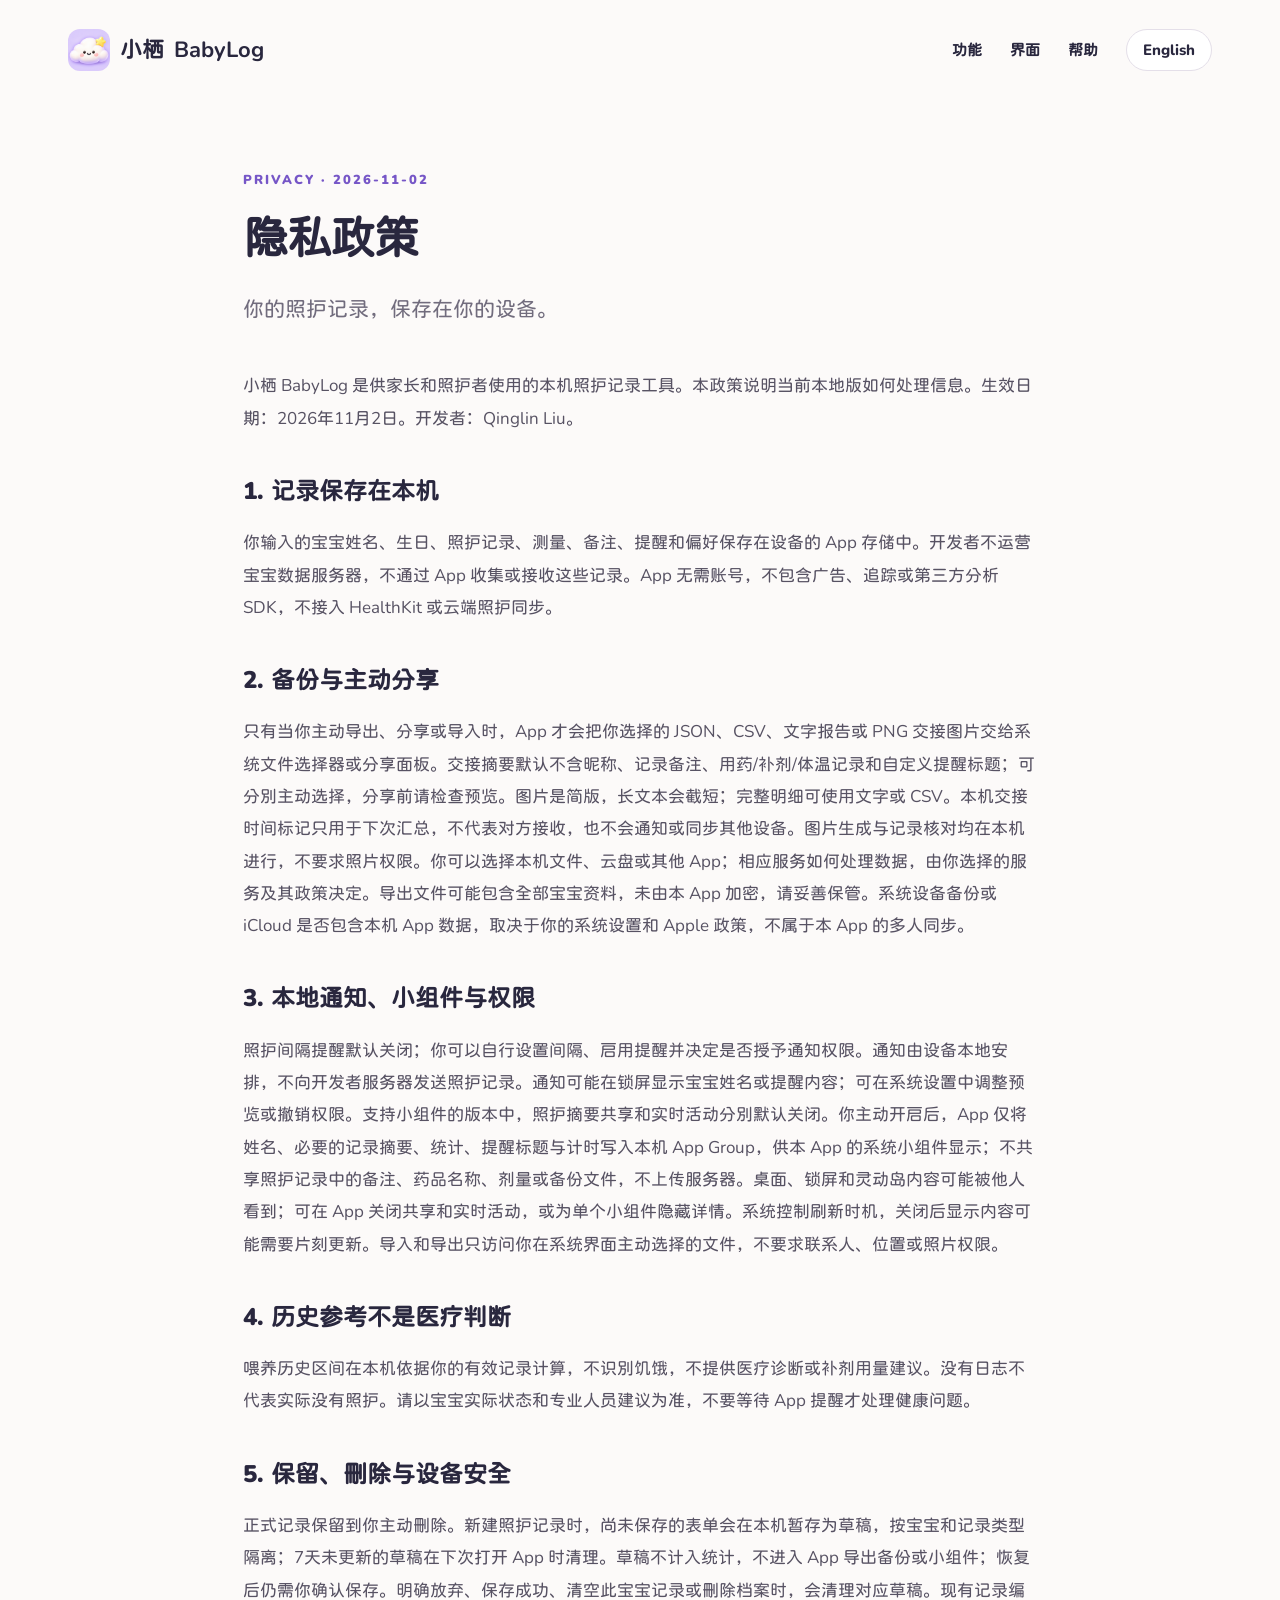
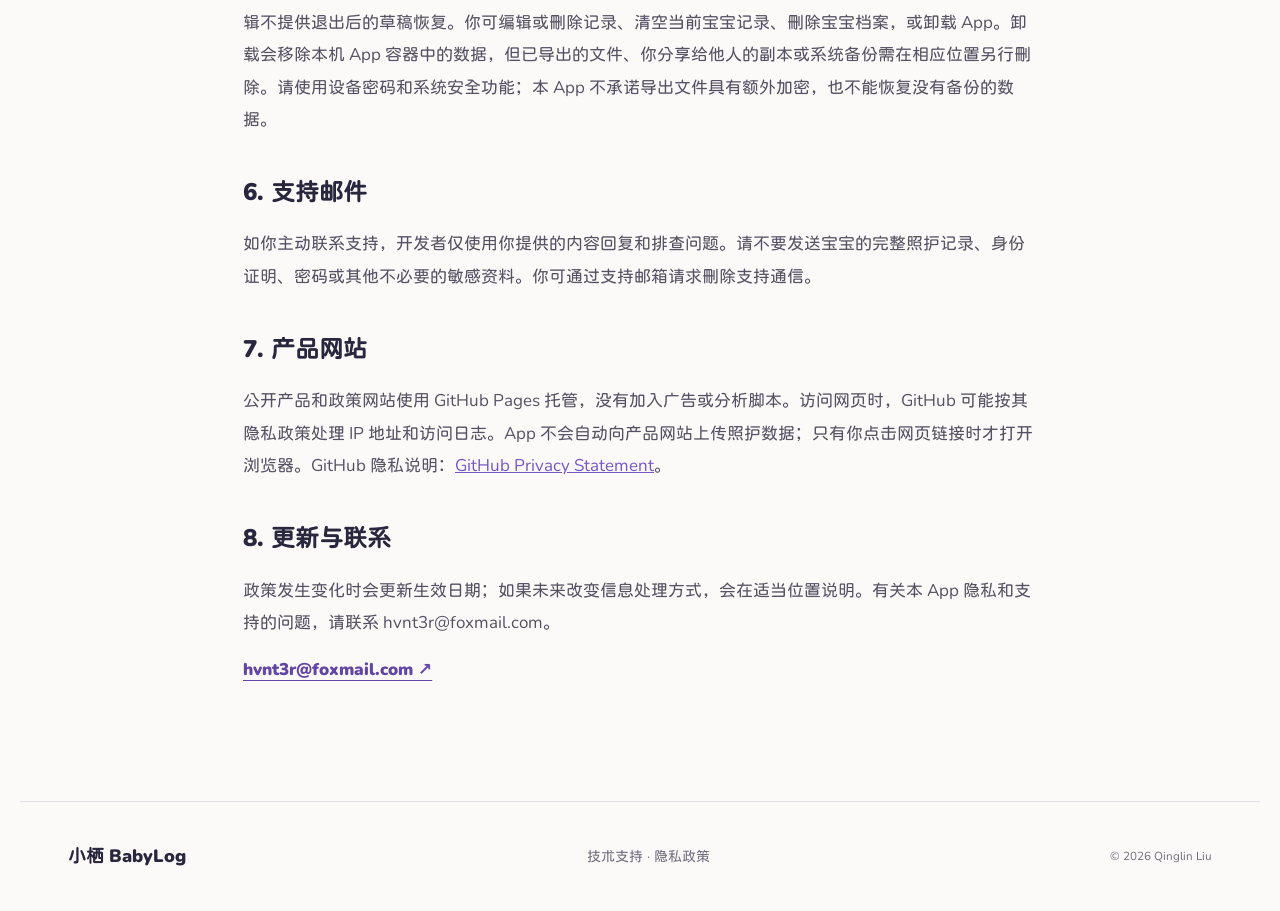
==== commit 2c04d984: "Clarify private local drafts and profile deletion in privacy policy" ====
--- a/privacy.html
+++ b/privacy.html
@@ -1 +1 @@
-<!doctype html><html lang="zh-Hans"><head><meta charset="utf-8"><meta name="viewport" content="width=device-width,initial-scale=1"><meta name="description" content="小栖 BabyLog 本地版隐私政策。Privacy policy for the local-only BabyLog app."><meta name="theme-color" content="#fcfaf9"><meta property="og:title" content="隐私政策 | BabyLog Privacy"><meta property="og:image" content="https://hvntonight.github.io/babylog-site/assets/hero.png"><title>隐私政策 | BabyLog Privacy</title><link rel="icon" href="assets/icon.png"><link rel="stylesheet" href="style.css"><script src="site.js" defer></script></head><body><a class="skip" href="#main">跳至正文 / Skip to content</a><header class="nav wrap"><a class="brand" href="./index.html"><img src="assets/icon.png" width="42" height="42" alt="">小栖 <b>BabyLog</b></a><nav aria-label="Main"><a data-zh="功能" data-en="Features" href="./index.html#features">功能</a><a data-zh="界面" data-en="Screens" href="./index.html#screens">界面</a><a data-zh="帮助" data-en="Help" href="./support.html">帮助</a><button class="language" type="button" aria-label="Switch language">English</button></nav></header><main id="main"><section class="wrap legal"><p class="eyebrow">PRIVACY · 2026-10-26</p><h1 data-zh="隐私政策" data-en="Privacy Policy" >隐私政策</h1><p class="lead"><span data-zh="你的照护记录，保存在你的设备。" data-en="Your care records stay on your device." >你的照护记录，保存在你的设备。</span></p><article data-policy="zh" lang="zh-Hans" ><p>小栖 BabyLog 是供家长和照护者使用的本机照护记录工具。本政策说明当前本地版如何处理信息。生效日期：2026年10月26日。开发者：Qinglin Liu。</p><h2>1. 记录保存在本机</h2><p>你输入的宝宝姓名、生日、照护记录、测量、备注、提醒和偏好保存在设备的 App 存储中。开发者不运营宝宝数据服务器，不通过 App 收集或接收这些记录。App 无需账号，不包含广告、追踪或第三方分析 SDK，不接入 HealthKit 或云端照护同步。</p><h2>2. 备份与主动分享</h2><p>只有当你主动导出、分享或导入时，App 才会把你选择的 JSON、CSV、文字报告或 PNG 交接图片交给系统文件选择器或分享面板。交接摘要默认不含昵称、记录备注、用药/补剂/体温记录和自定义提醒标题；可分别主动选择，分享前请检查预览。图片是简版，长文本会截短；完整明细可使用文字或 CSV。本机交接时间标记只用于下次汇总，不代表对方接收，也不会通知或同步其他设备。图片生成与记录核对均在本机进行，不要求照片权限。你可以选择本机文件、云盘或其他 App；相应服务如何处理数据，由你选择的服务及其政策决定。导出文件可能包含全部宝宝资料，未由本 App 加密，请妥善保管。系统设备备份或 iCloud 是否包含本机 App 数据，取决于你的系统设置和 Apple 政策，不属于本 App 的多人同步。</p><h2>3. 本地通知、小组件与权限</h2><p>照护间隔提醒默认关闭；你可以自行设置间隔、启用提醒并决定是否授予通知权限。通知由设备本地安排，不向开发者服务器发送照护记录。通知可能在锁屏显示宝宝姓名或提醒内容；可在系统设置中调整预览或撤销权限。支持小组件的版本中，照护摘要共享和实时活动分别默认关闭。你主动开启后，App 仅将姓名、必要的记录摘要、统计、提醒标题与计时写入本机 App Group，供本 App 的系统小组件显示；不共享照护记录中的备注、药品名称、剂量或备份文件，不上传服务器。桌面、锁屏和灵动岛内容可能被他人看到；可在 App 关闭共享和实时活动，或为单个小组件隐藏详情。系统控制刷新时机，关闭后显示内容可能需要片刻更新。导入和导出只访问你在系统界面主动选择的文件，不要求联系人、位置或照片权限。</p><h2>4. 历史参考不是医疗判断</h2><p>喂养历史区间在本机依据你的有效记录计算，不识别饥饿，不提供医疗诊断或补剂用量建议。没有日志不代表实际没有照护。请以宝宝实际状态和专业人员建议为准，不要等待 App 提醒才处理健康问题。</p><h2>5. 保留、删除与设备安全</h2><p>记录保留到你主动删除。你可编辑或删除记录、清空当前宝宝记录、删除宝宝档案，或卸载 App。卸载会移除本机 App 容器中的数据，但已导出的文件、你分享给他人的副本或系统备份需在相应位置另行删除。请使用设备密码和系统安全功能；本 App 不承诺导出文件具有额外加密，也不能恢复没有备份的数据。</p><h2>6. 支持邮件</h2><p>如你主动联系支持，开发者仅使用你提供的内容回复和排查问题。请不要发送宝宝的完整照护记录、身份证明、密码或其他不必要的敏感资料。你可通过支持邮箱请求删除支持通信。</p><h2>7. 产品网站</h2><p>公开产品和政策网站使用 GitHub Pages 托管，没有加入广告或分析脚本。访问网页时，GitHub 可能按其隐私政策处理 IP 地址和访问日志。App 不会自动向产品网站上传照护数据；只有你点击网页链接时才打开浏览器。GitHub 隐私说明：<a href="https://docs.github.com/site-policy/privacy-policies/github-general-privacy-statement">GitHub Privacy Statement</a>。</p><h2>8. 更新与联系</h2><p>政策发生变化时会更新生效日期；如果未来改变信息处理方式，会在适当位置说明。有关本 App 隐私和支持的问题，请联系 hvnt3r@foxmail.com。</p></article><article data-policy="en" lang="en" hidden><p>BabyLog is an on-device care log for parents and caregivers. This policy explains the current local-only version. Effective October 26, 2026. Developer: Qinglin Liu.</p><h2>1. Records stay on your device</h2><p>Baby names, birthdays, care logs, measurements, notes, reminders and preferences you enter are stored in the app on your device. The developer does not operate a baby-data server or collect or receive these records through the app. No account is required. The app contains no advertising, tracking or third-party analytics SDKs, and does not connect to HealthKit or cloud caregiver sync.</p><h2>2. Backups and sharing you choose</h2><p>Only when you choose to export, share or import does the app pass your selected JSON, CSV, text report or PNG handover image to the system file picker or share sheet. Handover summaries omit names, record notes, medicine/supplement/temperature logs and custom reminder titles by default; you can opt into each and should review the preview before sharing. Images are abbreviated and may shorten long text; use text or CSV for full details. Local handover-time markers only help select the next summary window; they do not confirm receipt, notify or sync another device. Image creation and log checks run on-device without photo-library permission. You may choose local files, cloud storage or another app. Those services handle data under their own policies and your choices. Exported files may contain all baby profiles and are not encrypted by this app; protect them carefully. Whether device backups or iCloud include app data depends on your system settings and Apple policies, not on caregiver sync provided by this app.</p><h2>3. Local notifications, widgets and permission</h2><p>Care-interval alerts default to off. You choose intervals, enable reminders and decide whether to allow notifications. Notifications are scheduled locally without sending care logs to a developer server. Baby names or reminder text may appear on the lock screen; change previews or revoke permission in system Settings. In versions with widgets, care-summary sharing and Live Activities are separately off by default. If you enable them, the app writes only names, necessary log summaries, statistics, reminder titles and timers to an on-device App Group for this app’s system widgets. Notes, medication names and doses from care records, and backup files, are excluded, and nothing is uploaded to a server. Home Screen, Lock Screen and Dynamic Island content may be visible to others. Disable sharing and Live Activities in the app, or hide details in individual widgets. The system controls refresh timing, so displays may take a moment to update after disabling sharing. Import and export use only files you select through the system. Contacts, location and photo-library permission are not required.</p><h2>4. History is not a medical assessment</h2><p>Feeding history windows are calculated on your device from valid logs. They do not identify hunger, diagnose conditions or recommend supplement doses. Missing logs do not prove missing care. Follow your baby’s actual condition and professional advice; do not wait for app reminders to address a health concern.</p><h2>5. Retention, deletion and device security</h2><p>Records remain until you delete them. You can edit or delete records, clear the current baby’s records, remove a baby profile or uninstall the app. Uninstalling removes the local app container, but exported files, copies shared with others and system backups must be removed separately at their locations. Use a device passcode and system security. The app does not promise extra encryption for exported files and cannot recover data without a backup.</p><h2>6. Support email</h2><p>If you contact support, the developer uses the information you voluntarily provide to respond and investigate. Do not send complete baby care histories, identity documents, passwords or unnecessary sensitive information. You may request deletion of support correspondence through the support email.</p><h2>7. Product website</h2><p>The public product and policy website is hosted on GitHub Pages without added advertising or analytics scripts. GitHub may process IP addresses and access logs under its privacy policy. The app does not automatically upload care data to the website; the browser opens only when you choose a web link. GitHub privacy statement: <a href="https://docs.github.com/site-policy/privacy-policies/github-general-privacy-statement">GitHub Privacy Statement</a>.</p><h2>8. Changes and contact</h2><p>The effective date is updated when this policy changes. Future changes in data handling will be explained in an appropriate place. For privacy or support questions about this app, contact hvnt3r@foxmail.com.</p></article><noscript><p>English privacy policy is available in <a href="legal/privacy.json">the bilingual policy document</a>. 英文政策见双语文件。</p></noscript><p><a class="text-link" href="mailto:hvnt3r@foxmail.com">hvnt3r@foxmail.com ↗</a></p></section></main><footer class="wrap"><a class="brand" href="./index.html">小栖 BabyLog</a><div><a data-zh="技术支持" data-en="Support" href="./support.html">技术支持</a> · <a data-zh="隐私政策" data-en="Privacy" href="./privacy.html">隐私政策</a></div><small>© 2026 Qinglin Liu</small></footer></body></html>+<!doctype html><html lang="zh-Hans"><head><meta charset="utf-8"><meta name="viewport" content="width=device-width,initial-scale=1"><meta name="description" content="小栖 BabyLog 本地版隐私政策。Privacy policy for the local-only BabyLog app."><meta name="theme-color" content="#fcfaf9"><meta property="og:title" content="隐私政策 | BabyLog Privacy"><meta property="og:image" content="https://hvntonight.github.io/babylog-site/assets/hero.png"><title>隐私政策 | BabyLog Privacy</title><link rel="icon" href="assets/icon.png"><link rel="stylesheet" href="style.css"><script src="site.js" defer></script></head><body><a class="skip" href="#main">跳至正文 / Skip to content</a><header class="nav wrap"><a class="brand" href="./index.html"><img src="assets/icon.png" width="42" height="42" alt="">小栖 <b>BabyLog</b></a><nav aria-label="Main"><a data-zh="功能" data-en="Features" href="./index.html#features">功能</a><a data-zh="界面" data-en="Screens" href="./index.html#screens">界面</a><a data-zh="帮助" data-en="Help" href="./support.html">帮助</a><button class="language" type="button" aria-label="Switch language">English</button></nav></header><main id="main"><section class="wrap legal"><p class="eyebrow">PRIVACY · 2026-11-02</p><h1 data-zh="隐私政策" data-en="Privacy Policy" >隐私政策</h1><p class="lead"><span data-zh="你的照护记录，保存在你的设备。" data-en="Your care records stay on your device." >你的照护记录，保存在你的设备。</span></p><article data-policy="zh" lang="zh-Hans" ><p>小栖 BabyLog 是供家长和照护者使用的本机照护记录工具。本政策说明当前本地版如何处理信息。生效日期：2026年11月2日。开发者：Qinglin Liu。</p><h2>1. 记录保存在本机</h2><p>你输入的宝宝姓名、生日、照护记录、测量、备注、提醒和偏好保存在设备的 App 存储中。开发者不运营宝宝数据服务器，不通过 App 收集或接收这些记录。App 无需账号，不包含广告、追踪或第三方分析 SDK，不接入 HealthKit 或云端照护同步。</p><h2>2. 备份与主动分享</h2><p>只有当你主动导出、分享或导入时，App 才会把你选择的 JSON、CSV、文字报告或 PNG 交接图片交给系统文件选择器或分享面板。交接摘要默认不含昵称、记录备注、用药/补剂/体温记录和自定义提醒标题；可分别主动选择，分享前请检查预览。图片是简版，长文本会截短；完整明细可使用文字或 CSV。本机交接时间标记只用于下次汇总，不代表对方接收，也不会通知或同步其他设备。图片生成与记录核对均在本机进行，不要求照片权限。你可以选择本机文件、云盘或其他 App；相应服务如何处理数据，由你选择的服务及其政策决定。导出文件可能包含全部宝宝资料，未由本 App 加密，请妥善保管。系统设备备份或 iCloud 是否包含本机 App 数据，取决于你的系统设置和 Apple 政策，不属于本 App 的多人同步。</p><h2>3. 本地通知、小组件与权限</h2><p>照护间隔提醒默认关闭；你可以自行设置间隔、启用提醒并决定是否授予通知权限。通知由设备本地安排，不向开发者服务器发送照护记录。通知可能在锁屏显示宝宝姓名或提醒内容；可在系统设置中调整预览或撤销权限。支持小组件的版本中，照护摘要共享和实时活动分别默认关闭。你主动开启后，App 仅将姓名、必要的记录摘要、统计、提醒标题与计时写入本机 App Group，供本 App 的系统小组件显示；不共享照护记录中的备注、药品名称、剂量或备份文件，不上传服务器。桌面、锁屏和灵动岛内容可能被他人看到；可在 App 关闭共享和实时活动，或为单个小组件隐藏详情。系统控制刷新时机，关闭后显示内容可能需要片刻更新。导入和导出只访问你在系统界面主动选择的文件，不要求联系人、位置或照片权限。</p><h2>4. 历史参考不是医疗判断</h2><p>喂养历史区间在本机依据你的有效记录计算，不识别饥饿，不提供医疗诊断或补剂用量建议。没有日志不代表实际没有照护。请以宝宝实际状态和专业人员建议为准，不要等待 App 提醒才处理健康问题。</p><h2>5. 保留、删除与设备安全</h2><p>正式记录保留到你主动删除。新建照护记录时，尚未保存的表单会在本机暂存为草稿，按宝宝和记录类型隔离；7天未更新的草稿在下次打开 App 时清理。草稿不计入统计，不进入 App 导出备份或小组件；恢复后仍需你确认保存。明确放弃、保存成功、清空此宝宝记录或删除档案时，会清理对应草稿。现有记录编辑不提供退出后的草稿恢复。你可编辑或删除记录、清空当前宝宝记录、删除宝宝档案，或卸载 App。卸载会移除本机 App 容器中的数据，但已导出的文件、你分享给他人的副本或系统备份需在相应位置另行删除。请使用设备密码和系统安全功能；本 App 不承诺导出文件具有额外加密，也不能恢复没有备份的数据。</p><h2>6. 支持邮件</h2><p>如你主动联系支持，开发者仅使用你提供的内容回复和排查问题。请不要发送宝宝的完整照护记录、身份证明、密码或其他不必要的敏感资料。你可通过支持邮箱请求删除支持通信。</p><h2>7. 产品网站</h2><p>公开产品和政策网站使用 GitHub Pages 托管，没有加入广告或分析脚本。访问网页时，GitHub 可能按其隐私政策处理 IP 地址和访问日志。App 不会自动向产品网站上传照护数据；只有你点击网页链接时才打开浏览器。GitHub 隐私说明：<a href="https://docs.github.com/site-policy/privacy-policies/github-general-privacy-statement">GitHub Privacy Statement</a>。</p><h2>8. 更新与联系</h2><p>政策发生变化时会更新生效日期；如果未来改变信息处理方式，会在适当位置说明。有关本 App 隐私和支持的问题，请联系 hvnt3r@foxmail.com。</p></article><article data-policy="en" lang="en" hidden><p>BabyLog is an on-device care log for parents and caregivers. This policy explains the current local-only version. Effective November 2, 2026. Developer: Qinglin Liu.</p><h2>1. Records stay on your device</h2><p>Baby names, birthdays, care logs, measurements, notes, reminders and preferences you enter are stored in the app on your device. The developer does not operate a baby-data server or collect or receive these records through the app. No account is required. The app contains no advertising, tracking or third-party analytics SDKs, and does not connect to HealthKit or cloud caregiver sync.</p><h2>2. Backups and sharing you choose</h2><p>Only when you choose to export, share or import does the app pass your selected JSON, CSV, text report or PNG handover image to the system file picker or share sheet. Handover summaries omit names, record notes, medicine/supplement/temperature logs and custom reminder titles by default; you can opt into each and should review the preview before sharing. Images are abbreviated and may shorten long text; use text or CSV for full details. Local handover-time markers only help select the next summary window; they do not confirm receipt, notify or sync another device. Image creation and log checks run on-device without photo-library permission. You may choose local files, cloud storage or another app. Those services handle data under their own policies and your choices. Exported files may contain all baby profiles and are not encrypted by this app; protect them carefully. Whether device backups or iCloud include app data depends on your system settings and Apple policies, not on caregiver sync provided by this app.</p><h2>3. Local notifications, widgets and permission</h2><p>Care-interval alerts default to off. You choose intervals, enable reminders and decide whether to allow notifications. Notifications are scheduled locally without sending care logs to a developer server. Baby names or reminder text may appear on the lock screen; change previews or revoke permission in system Settings. In versions with widgets, care-summary sharing and Live Activities are separately off by default. If you enable them, the app writes only names, necessary log summaries, statistics, reminder titles and timers to an on-device App Group for this app’s system widgets. Notes, medication names and doses from care records, and backup files, are excluded, and nothing is uploaded to a server. Home Screen, Lock Screen and Dynamic Island content may be visible to others. Disable sharing and Live Activities in the app, or hide details in individual widgets. The system controls refresh timing, so displays may take a moment to update after disabling sharing. Import and export use only files you select through the system. Contacts, location and photo-library permission are not required.</p><h2>4. History is not a medical assessment</h2><p>Feeding history windows are calculated on your device from valid logs. They do not identify hunger, diagnose conditions or recommend supplement doses. Missing logs do not prove missing care. Follow your baby’s actual condition and professional advice; do not wait for app reminders to address a health concern.</p><h2>5. Retention, deletion and device security</h2><p>Saved records remain until you delete them. When creating a new care log, unfinished input is temporarily stored on-device as a draft, separately for each baby and record type. Drafts unchanged for seven days are removed the next time the app opens. Drafts are excluded from statistics, app-exported backups and widgets, and restoration still requires you to save the log explicitly. Discarding input, saving successfully, clearing that baby’s logs or deleting their profile removes the corresponding drafts. Edits to existing records do not provide draft recovery after exit. You can edit or delete records, clear the current baby’s records, remove a baby profile or uninstall the app. Uninstalling removes the local app container, but exported files, copies shared with others and system backups must be removed separately at their locations. Use a device passcode and system security. The app does not promise extra encryption for exported files and cannot recover data without a backup.</p><h2>6. Support email</h2><p>If you contact support, the developer uses the information you voluntarily provide to respond and investigate. Do not send complete baby care histories, identity documents, passwords or unnecessary sensitive information. You may request deletion of support correspondence through the support email.</p><h2>7. Product website</h2><p>The public product and policy website is hosted on GitHub Pages without added advertising or analytics scripts. GitHub may process IP addresses and access logs under its privacy policy. The app does not automatically upload care data to the website; the browser opens only when you choose a web link. GitHub privacy statement: <a href="https://docs.github.com/site-policy/privacy-policies/github-general-privacy-statement">GitHub Privacy Statement</a>.</p><h2>8. Changes and contact</h2><p>The effective date is updated when this policy changes. Future changes in data handling will be explained in an appropriate place. For privacy or support questions about this app, contact hvnt3r@foxmail.com.</p></article><noscript><p>English privacy policy is available in <a href="legal/privacy.json">the bilingual policy document</a>. 英文政策见双语文件。</p></noscript><p><a class="text-link" href="mailto:hvnt3r@foxmail.com">hvnt3r@foxmail.com ↗</a></p></section></main><footer class="wrap"><a class="brand" href="./index.html">小栖 BabyLog</a><div><a data-zh="技术支持" data-en="Support" href="./support.html">技术支持</a> · <a data-zh="隐私政策" data-en="Privacy" href="./privacy.html">隐私政策</a></div><small>© 2026 Qinglin Liu</small></footer></body></html>
